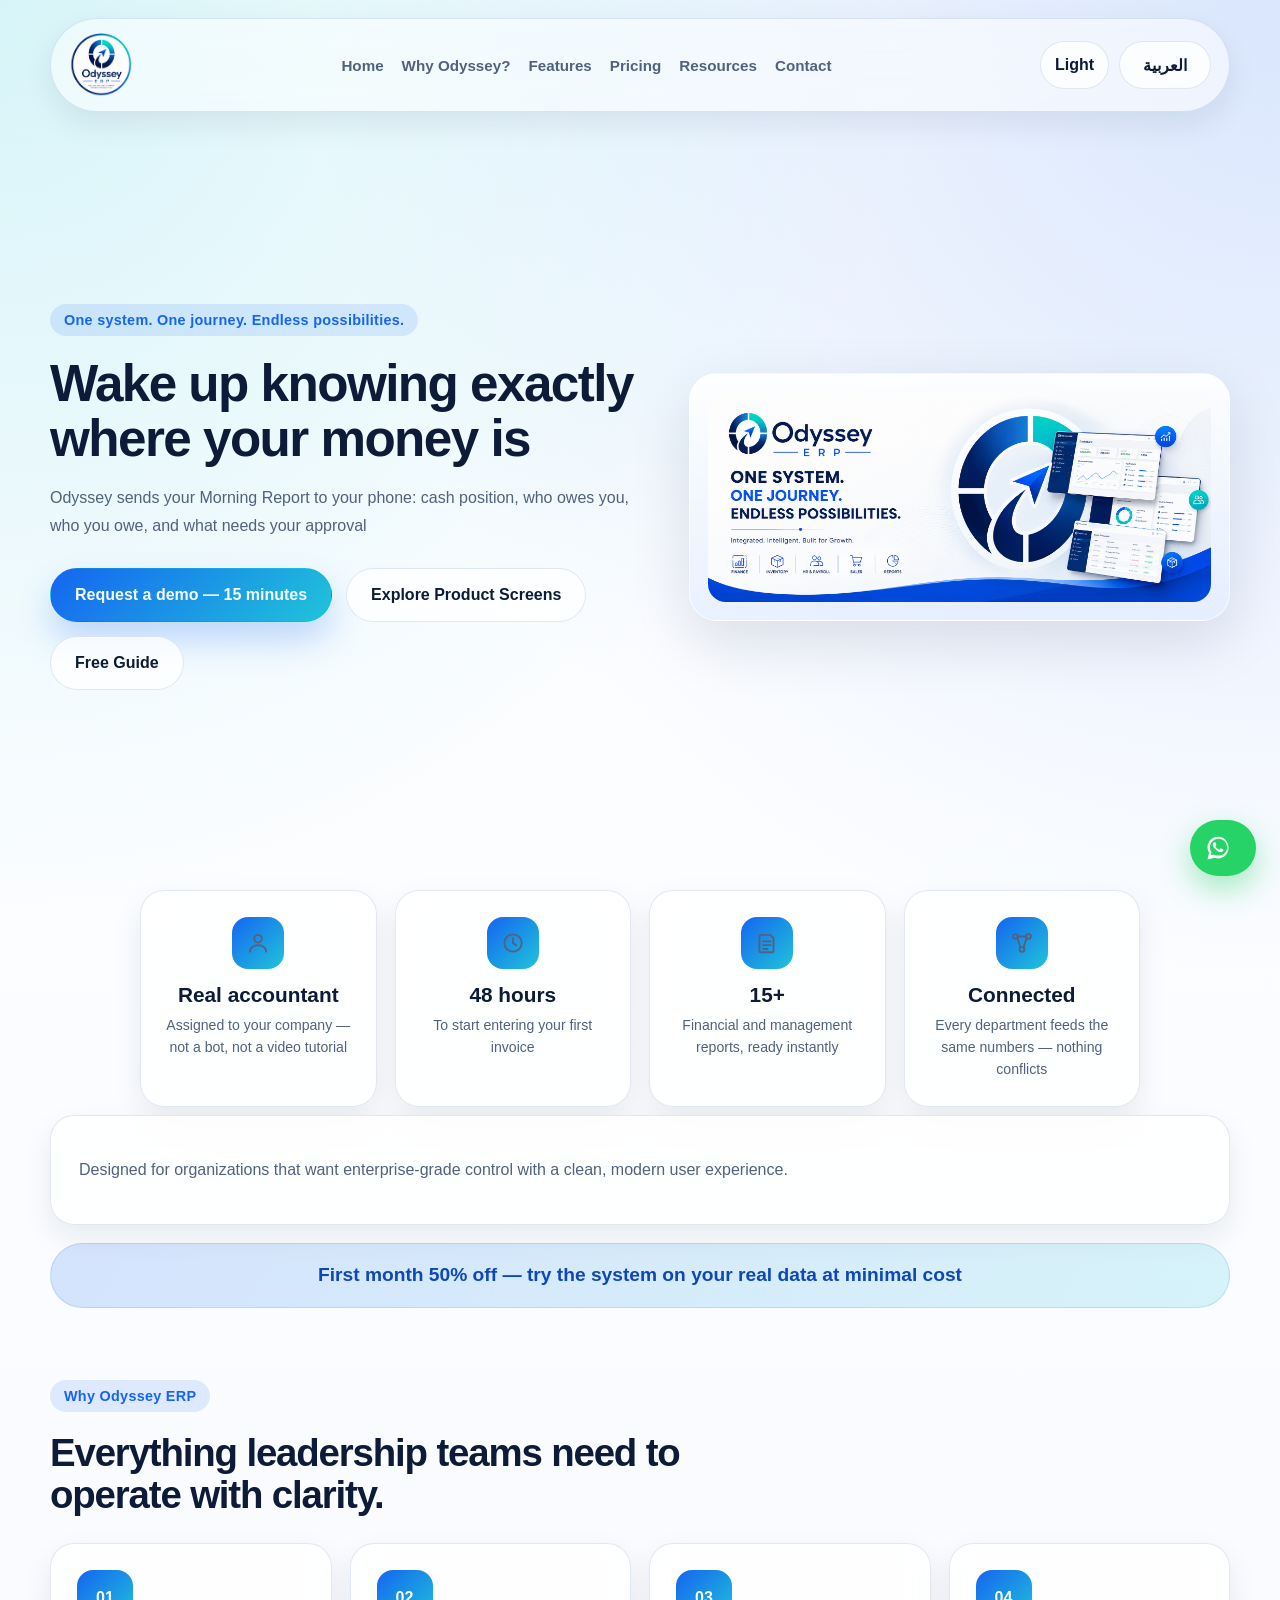
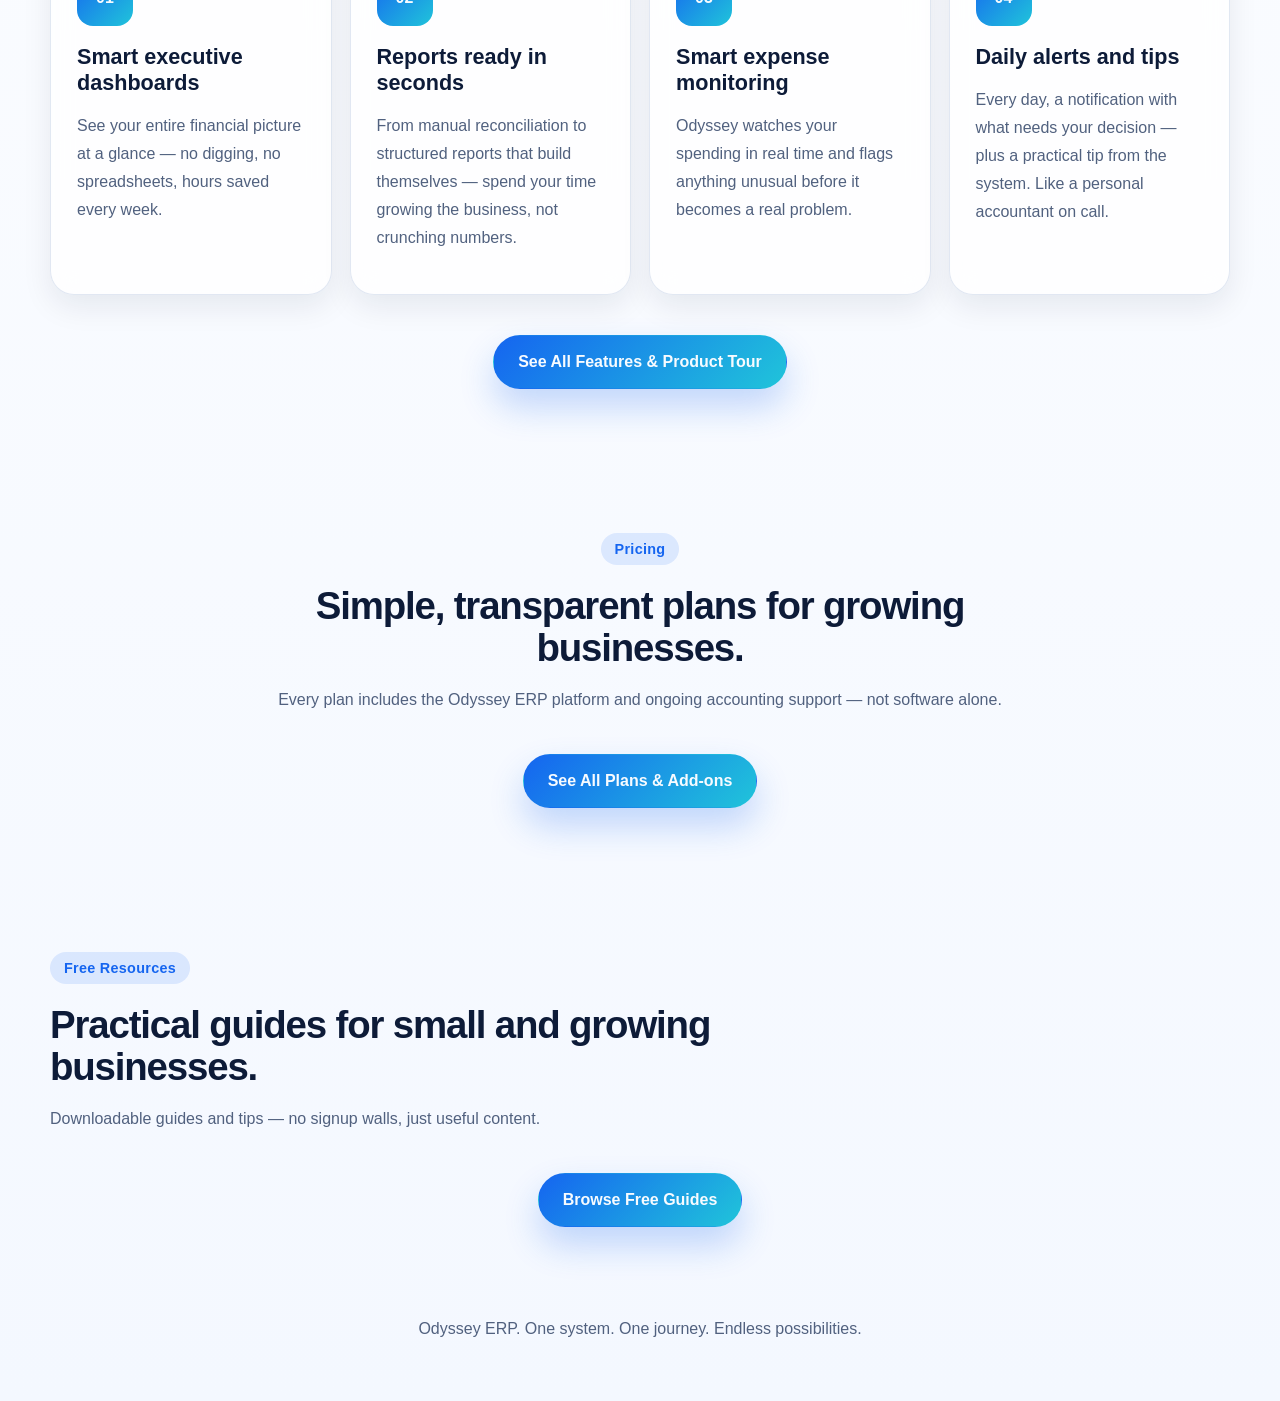
==== index.html @ f86038d5 "Add "Why Odyssey?" page — bilingual product value report Grounded in an actual review of the backend" ====
<!DOCTYPE html>
<html lang="en" dir="ltr">
<head>
  <meta charset="UTF-8">
  <meta name="viewport" content="width=device-width, initial-scale=1.0">
  <title>Odyssey ERP | Premium Business Management Platform</title>
  <meta
    name="description"
    content="Odyssey ERP unifies finance, operations, approvals, reporting, and analytics in one modern platform built for growing businesses."
  >
  <link rel="stylesheet" href="style.css">
  <style>
    .metrics-band { padding-top: 8px; padding-bottom: 8px; }
    .metrics-band-grid {
      display: grid;
      grid-template-columns: repeat(4, minmax(0, 1fr));
      gap: 18px;
      max-width: 1000px;
      margin: 0 auto;
    }
    .metric-tile {
      display: flex;
      flex-direction: column;
      align-items: center;
      text-align: center;
      padding: 26px 20px;
      border: 1px solid var(--surface-border);
      background: var(--surface);
      border-radius: var(--radius-lg);
      box-shadow: var(--shadow-soft);
      backdrop-filter: blur(12px);
    }
    .metric-tile-icon {
      display: inline-flex;
      align-items: center;
      justify-content: center;
      width: 52px;
      height: 52px;
      margin-bottom: 14px;
      border-radius: 16px;
      background: linear-gradient(135deg, var(--primary), var(--accent));
      color: var(--text-inverse);
    }
    .metric-tile-icon svg { width: 26px; height: 26px; }
    .metric-tile strong { display: block; font-size: 1.3rem; margin-bottom: 8px; }
    .metric-tile span { font-size: 0.88rem; line-height: 1.55; color: var(--text-soft); }
    @media (max-width: 1100px) {
      .metrics-band-grid { grid-template-columns: repeat(2, minmax(0, 1fr)); }
    }
    @media (max-width: 640px) {
      .metrics-band-grid { grid-template-columns: 1fr; }
    }
  </style>
  <!-- Google tag (gtag.js) -->
  <script async src="https://www.googletagmanager.com/gtag/js?id=G-DYQVPVSGE7"></script>
  <script>
    window.dataLayer = window.dataLayer || [];
    function gtag(){dataLayer.push(arguments);}
    gtag('js', new Date());
    gtag('config', 'G-DYQVPVSGE7');
  </script>
  <!-- Meta Pixel Code -->
  <script>
    !function(f,b,e,v,n,t,s)
    {if(f.fbq)return;n=f.fbq=function(){n.callMethod?
    n.callMethod.apply(n,arguments):n.queue.push(arguments)};
    if(!f._fbq)f._fbq=n;n.push=n;n.loaded=!0;n.version='2.0';
    n.queue=[];t=b.createElement(e);t.async=!0;
    t.src=v;s=b.getElementsByTagName(e)[0];
    s.parentNode.insertBefore(t,s)}(window, document,'script',
    'https://connect.facebook.net/en_US/fbevents.js');
    fbq('init', '1786063249489618');
    fbq('track', 'PageView');
  </script>
  <noscript><img height="1" width="1" style="display:none"
    src="https://www.facebook.com/tr?id=1786063249489618&ev=PageView&noscript=1"
  /></noscript>
  <!-- End Meta Pixel Code -->
</head>
<body>
  <div class="site-shell">
    <header class="topbar">
      <a class="brand" href="index.html" aria-label="Odyssey ERP">
        <img src="Odyssey_ERP_Logo_Round.png" alt="Odyssey ERP logo">
      </a>

      <nav class="nav" aria-label="Primary">
        <a href="index.html" data-i18n="navHome">Home</a>
        <a href="why-odyssey.html" data-i18n="navWhy">Why Odyssey?</a>
        <a href="features.html" data-i18n="navFeatures">Features</a>
        <a href="pricing.html" data-i18n="navPricing">Pricing</a>
        <a href="resources.html" data-i18n="navResources">Resources</a>
        <a href="contact.html" data-i18n="navContact">Contact</a>
      </nav>

      <div class="topbar-actions">
        <button class="control-btn" id="themeToggle" type="button" aria-label="Toggle theme">
          <span class="theme-icon theme-icon-light" aria-hidden="true">Light</span>
          <span class="theme-icon theme-icon-dark" aria-hidden="true">Dark</span>
        </button>
        <button class="control-btn lang-btn" id="langToggle" type="button" aria-label="Switch language">
          العربية
        </button>
        <button class="menu-btn" id="menuToggle" type="button" aria-label="Open menu">
          <span></span><span></span><span></span>
        </button>
      </div>
    </header>

    <main id="home">
      <section class="hero section">
        <div class="hero-copy reveal">
          <span class="eyebrow" data-i18n="eyebrow">One system. One journey. Endless possibilities.</span>
          <h1 data-i18n="heroTitle">Wake up knowing exactly where your money is</h1>
          <p class="hero-text" data-i18n="heroText">
            Odyssey sends your Morning Report to your phone: cash position, who owes you, who you owe, and what needs your approval
          </p>

          <div class="hero-actions">
            <a class="btn btn-primary" href="contact.html#demo" data-i18n="heroPrimary">Book a free consultation — 15 minutes</a>
            <a class="btn btn-secondary" href="features.html#showcase" data-i18n="heroSecondary">Explore Product Screens</a>
            <a class="btn btn-secondary" href="resources.html" data-i18n="navGuide">Free Guide</a>
          </div>
        </div>

        <div class="hero-visual reveal">
          <div class="hero-glow"></div>
          <div class="device-frame">
            <img src="Cover.png" alt="Odyssey ERP cover artwork">
          </div>
        </div>
      </section>

      <section class="section metrics-band reveal" aria-label="Key numbers">
        <div class="metrics-band-grid">
          <article class="metric-tile">
            <span class="metric-tile-icon" aria-hidden="true">
              <svg viewBox="0 0 24 24" fill="none" xmlns="http://www.w3.org/2000/svg">
                <circle cx="12" cy="8" r="3.5" stroke="currentColor" stroke-width="1.7"/>
                <path d="M4.5 20c0-3.6 3.36-6 7.5-6s7.5 2.4 7.5 6" stroke="currentColor" stroke-width="1.7" stroke-linecap="round"/>
              </svg>
            </span>
            <strong data-i18n="metricOneTitle">Real accountant</strong>
            <span data-i18n="metricOne">Assigned to your company — not a bot, not a video tutorial</span>
          </article>
          <article class="metric-tile">
            <span class="metric-tile-icon" aria-hidden="true">
              <svg viewBox="0 0 24 24" fill="none" xmlns="http://www.w3.org/2000/svg">
                <circle cx="12" cy="12" r="8" stroke="currentColor" stroke-width="1.7"/>
                <path d="M12 7.5V12l3 2" stroke="currentColor" stroke-width="1.7" stroke-linecap="round" stroke-linejoin="round"/>
              </svg>
            </span>
            <strong data-i18n="metricTwoTitle">48 hours</strong>
            <span data-i18n="metricTwo">To start entering your first invoice</span>
          </article>
          <article class="metric-tile">
            <span class="metric-tile-icon" aria-hidden="true">
              <svg viewBox="0 0 24 24" fill="none" xmlns="http://www.w3.org/2000/svg">
                <path d="M6 4.5h9l3 3V19.5a1 1 0 0 1-1 1H6a1 1 0 0 1-1-1V5.5a1 1 0 0 1 1-1Z" stroke="currentColor" stroke-width="1.7" stroke-linejoin="round"/>
                <path d="M8.5 10.5h7M8.5 14h7M8.5 17.5h4" stroke="currentColor" stroke-width="1.7" stroke-linecap="round"/>
              </svg>
            </span>
            <strong data-i18n="metricThreeTitle">15+</strong>
            <span data-i18n="metricThree">Financial and management reports, ready instantly</span>
          </article>
          <article class="metric-tile">
            <span class="metric-tile-icon" aria-hidden="true">
              <svg viewBox="0 0 24 24" fill="none" xmlns="http://www.w3.org/2000/svg">
                <circle cx="6" cy="6" r="2.2" stroke="currentColor" stroke-width="1.7"/>
                <circle cx="18" cy="6" r="2.2" stroke="currentColor" stroke-width="1.7"/>
                <circle cx="12" cy="18" r="2.2" stroke="currentColor" stroke-width="1.7"/>
                <path d="M7.7 7.2 10.5 16M16.3 7.2 13.5 16M8.2 6h7.6" stroke="currentColor" stroke-width="1.7" stroke-linecap="round"/>
              </svg>
            </span>
            <strong data-i18n="metricFourTitle">Connected</strong>
            <span data-i18n="metricFour">Every department feeds the same numbers — nothing conflicts</span>
          </article>
        </div>
      </section>

      <section class="trust-strip reveal">
        <p data-i18n="trustText">Designed for organizations that want enterprise-grade control with a clean, modern user experience.</p>
      </section>

      <div class="risk-banner reveal">
        <p data-i18n="riskReversalText">First month 50% off — try the system on your real data at minimal cost</p>
      </div>

      <!-- Teaser sections linking out to the dedicated pages -->
      <section class="section" id="features-teaser">
        <div class="section-heading reveal">
          <span class="eyebrow" data-i18n="featuresEyebrow">Why Odyssey ERP</span>
          <h2 data-i18n="featuresTitle">Everything leadership teams need to operate with clarity.</h2>
        </div>

        <div class="feature-grid">
          <article class="feature-card reveal">
            <div class="feature-icon">01</div>
            <h3 data-i18n="feature1Title">Smart executive dashboards</h3>
            <p data-i18n="feature1Text">See your entire financial picture at a glance — no digging, no spreadsheets, hours saved every week.</p>
          </article>
          <article class="feature-card reveal">
            <div class="feature-icon">02</div>
            <h3 data-i18n="feature2Title">Reports ready in seconds</h3>
            <p data-i18n="feature2Text">From manual reconciliation to structured reports that build themselves — spend your time growing the business, not crunching numbers.</p>
          </article>
          <article class="feature-card reveal">
            <div class="feature-icon">03</div>
            <h3 data-i18n="feature3Title">Smart expense monitoring</h3>
            <p data-i18n="feature3Text">Odyssey watches your spending in real time and flags anything unusual before it becomes a real problem.</p>
          </article>
          <article class="feature-card reveal">
            <div class="feature-icon">04</div>
            <h3 data-i18n="feature4Title">Daily alerts and tips</h3>
            <p data-i18n="feature4Text">Every day, a notification with what needs your decision — plus a practical tip from the system. Like a personal accountant on call.</p>
          </article>
        </div>

        <div class="section-cta reveal">
          <a class="btn btn-primary" href="features.html" data-i18n="seeAllFeatures">See All Features & Product Tour</a>
        </div>
      </section>

      <section class="section pricing-teaser" id="pricing-teaser">
        <div class="section-heading reveal" style="text-align:center; margin-left:auto; margin-right:auto;">
          <span class="eyebrow" data-i18n="pricingEyebrow">Pricing</span>
          <h2 data-i18n="pricingTitle">Simple, transparent plans for growing businesses.</h2>
          <p data-i18n="pricingSubtitle">Every plan includes the Odyssey ERP platform and ongoing accounting support — not software alone.</p>
        </div>

        <div class="section-cta reveal">
          <a class="btn btn-primary" href="pricing.html" data-i18n="seeAllPlans">See All Plans & Add-ons</a>
        </div>
      </section>

      <section class="section resources-teaser" id="resources-teaser">
        <div class="section-heading reveal">
          <span class="eyebrow" data-i18n="resourcesEyebrow">Free Resources</span>
          <h2 data-i18n="resourcesTeaserTitle">Practical guides for small and growing businesses.</h2>
          <p data-i18n="resourcesTeaserText">Downloadable guides and tips — no signup walls, just useful content.</p>
        </div>
        <div class="section-cta reveal">
          <a class="btn btn-primary" href="resources.html" data-i18n="browseResources">Browse Free Guides</a>
        </div>
      </section>
    </main>

    <footer class="footer">
      <p data-i18n="footerText">Odyssey ERP. One system. One journey. Endless possibilities.</p>
    </footer>
  </div>

  <a
    class="whatsapp-fab"
    id="whatsappFab"
    href="https://wa.me/201555568029"
    target="_blank"
    rel="noreferrer"
    aria-label="Chat with us on WhatsApp"
  >
    <svg viewBox="0 0 32 32" fill="currentColor" aria-hidden="true">
      <path d="M16.02 3C9.4 3 4 8.36 4 14.94c0 2.35.66 4.55 1.8 6.43L4 29l7.83-1.75a12.9 12.9 0 0 0 4.19.7c6.62 0 12.02-5.36 12.02-11.94C28.04 8.36 22.64 3 16.02 3zm0 21.7c-1.53 0-2.99-.36-4.29-1.05l-.31-.17-3.63.81.78-3.58-.2-.32a9.7 9.7 0 0 1-1.55-5.25c0-5.37 4.4-9.75 9.8-9.75s9.8 4.38 9.8 9.75-4.4 9.56-9.8 9.56zm5.47-7.33c-.3-.15-1.77-.87-2.05-.97-.27-.1-.47-.15-.67.15-.2.3-.77.97-.94 1.17-.17.2-.35.22-.65.07-.3-.15-1.24-.46-2.36-1.46-.87-.78-1.46-1.74-1.63-2.04-.17-.3-.02-.46.13-.6.13-.13.3-.35.45-.52.15-.17.2-.3.3-.5.1-.2.05-.37-.02-.52-.07-.15-.67-1.6-.92-2.2-.24-.57-.49-.5-.67-.5h-.57c-.2 0-.52.07-.79.37-.27.3-1.04 1.02-1.04 2.48s1.07 2.88 1.22 3.08c.15.2 2.1 3.2 5.09 4.49.71.31 1.27.49 1.7.63.71.23 1.36.19 1.87.12.57-.09 1.77-.72 2.02-1.42.25-.7.25-1.3.17-1.42-.07-.13-.27-.2-.57-.35z"/>
    </svg>
    <span class="whatsapp-label" data-i18n="whatsappLabel">Chat with us</span>
  </a>

  <script src="lead-form.config.js"></script>
  <script src="gallery-manifest.js"></script>
  <script src="script.js"></script>
</body>
</html>
---- style.css ----
:root {
  color-scheme: light;
  --bg: #f4f8ff;
  --bg-strong: #ffffff;
  --bg-soft: rgba(255, 255, 255, 0.75);
  --surface: rgba(255, 255, 255, 0.78);
  --surface-strong: #ffffff;
  --surface-border: rgba(18, 64, 145, 0.12);
  --text: #0d1b38;
  --text-soft: #51617f;
  --text-inverse: #f7fbff;
  --primary: #1565f0;
  --primary-strong: #0e47b7;
  --primary-soft: rgba(21, 101, 240, 0.12);
  --accent: #20c4da;
  --shadow: 0 20px 60px rgba(13, 27, 56, 0.12);
  --shadow-soft: 0 12px 30px rgba(13, 27, 56, 0.08);
  --radius-xl: 32px;
  --radius-lg: 24px;
  --radius-md: 18px;
  --container: min(1180px, calc(100vw - 32px));
}

body[data-theme="dark"] {
  color-scheme: dark;
  --bg: #07111f;
  --bg-strong: #0b1730;
  --bg-soft: rgba(8, 18, 34, 0.72);
  --surface: rgba(11, 23, 48, 0.8);
  --surface-strong: #0f1d37;
  --surface-border: rgba(136, 182, 255, 0.14);
  --text: #edf4ff;
  --text-soft: #a7b7d6;
  --text-inverse: #061221;
  --primary: #5c9dff;
  --primary-strong: #8ac1ff;
  --primary-soft: rgba(92, 157, 255, 0.16);
  --accent: #4de0f6;
  --shadow: 0 24px 70px rgba(0, 0, 0, 0.35);
  --shadow-soft: 0 14px 34px rgba(0, 0, 0, 0.28);
}

* {
  box-sizing: border-box;
}

html {
  scroll-behavior: smooth;
}

body {
  margin: 0;
  background:
    radial-gradient(circle at top left, rgba(32, 196, 218, 0.18), transparent 28%),
    radial-gradient(circle at top right, rgba(21, 101, 240, 0.16), transparent 30%),
    linear-gradient(180deg, var(--bg-strong), var(--bg));
  color: var(--text);
  font-family: "Segoe UI Variable Display", "Aptos", "Trebuchet MS", "Segoe UI", sans-serif;
  transition: background 0.35s ease, color 0.35s ease;
}

body[dir="rtl"] {
  font-family: "Tahoma", "Segoe UI", sans-serif;
}

img,
video {
  display: block;
  max-width: 100%;
}

a {
  color: inherit;
  text-decoration: none;
}

button,
input,
textarea,
select {
  font: inherit;
}

.site-shell {
  width: var(--container);
  margin: 0 auto;
}

.topbar {
  position: sticky;
  top: 0;
  z-index: 20;
  display: flex;
  align-items: center;
  justify-content: space-between;
  gap: 20px;
  margin: 18px 0 0;
  padding: 14px 18px;
  background: rgba(255, 255, 255, 0.52);
  backdrop-filter: blur(18px);
  border: 1px solid var(--surface-border);
  border-radius: 999px;
  box-shadow: var(--shadow-soft);
}

body[data-theme="dark"] .topbar {
  background: rgba(9, 18, 35, 0.7);
}

.brand img {
  width: clamp(48px, 6vw, 64px);
  height: clamp(48px, 6vw, 64px);
  object-fit: cover;
  border-radius: 50%;
}

.nav {
  display: flex;
  align-items: center;
  gap: 18px;
  color: var(--text-soft);
}

.nav a {
  position: relative;
  font-size: 0.95rem;
  font-weight: 700;
}

.nav a::after {
  content: "";
  position: absolute;
  inset-inline-start: 0;
  bottom: -6px;
  width: 100%;
  height: 2px;
  background: linear-gradient(90deg, var(--primary), var(--accent));
  transform: scaleX(0);
  transform-origin: left;
  transition: transform 0.25s ease;
}

body[dir="rtl"] .nav a::after {
  transform-origin: right;
}

.nav a:hover::after,
.nav a:focus-visible::after {
  transform: scaleX(1);
}

.topbar-actions {
  display: flex;
  align-items: center;
  gap: 10px;
}

.control-btn,
.menu-btn {
  border: 1px solid var(--surface-border);
  background: var(--surface);
  color: var(--text);
  border-radius: 999px;
  cursor: pointer;
}

.control-btn {
  display: inline-flex;
  align-items: center;
  justify-content: center;
  min-width: 48px;
  height: 48px;
  padding: 0 14px;
  font-weight: 800;
}

.lang-btn {
  min-width: 92px;
}

.theme-icon-dark {
  display: none;
}

body[data-theme="dark"] .theme-icon-light {
  display: none;
}

body[data-theme="dark"] .theme-icon-dark {
  display: inline;
}

.menu-btn {
  display: none;
  width: 48px;
  height: 48px;
  padding: 0;
}

.menu-btn span {
  display: block;
  width: 20px;
  height: 2px;
  margin: 4px auto;
  background: currentColor;
  border-radius: 999px;
}

.section {
  padding: 72px 0;
}

.hero {
  display: grid;
  grid-template-columns: 1.05fr 0.95fr;
  align-items: center;
  gap: 42px;
  min-height: calc(100vh - 130px);
}

.eyebrow {
  display: inline-flex;
  align-items: center;
  gap: 10px;
  padding: 8px 14px;
  border-radius: 999px;
  background: var(--primary-soft);
  color: var(--primary);
  font-size: 0.9rem;
  font-weight: 800;
  letter-spacing: 0.02em;
}

.hero h1,
.section-heading h2,
.cta-copy h2 {
  margin: 20px 0 18px;
  font-size: clamp(2rem, 4vw, 4.2rem);
  line-height: 1.08;
  letter-spacing: -0.03em;
}

/* Arabic hero headline: smaller and kept to a single line */
body[dir="rtl"] .hero h1 {
  font-size: clamp(1.4rem, 2.3vw, 2.3rem);
  white-space: nowrap;
}

.section-heading h2,
.cta-copy h2 {
  font-size: clamp(2rem, 3vw, 3.4rem);
}

.hero-text,
.section-heading p,
.feature-card p,
.comparison-card li,
.showcase-copy p,
.video-meta span,
.cta-copy p,
.form-note,
.trust-strip p,
.footer p {
  color: var(--text-soft);
  line-height: 1.75;
}

.hero-actions {
  display: flex;
  flex-wrap: wrap;
  gap: 14px;
  margin-top: 28px;
}

.btn {
  display: inline-flex;
  align-items: center;
  justify-content: center;
  min-height: 54px;
  padding: 0 24px;
  border: 1px solid transparent;
  border-radius: 999px;
  font-weight: 800;
  transition: transform 0.25s ease, box-shadow 0.25s ease, background 0.25s ease;
}

.btn:hover,
.btn:focus-visible {
  transform: translateY(-2px);
}

.btn-primary {
  background: linear-gradient(135deg, var(--primary), var(--accent));
  color: var(--text-inverse);
  box-shadow: 0 18px 35px rgba(21, 101, 240, 0.24);
}

.btn-secondary {
  border-color: var(--surface-border);
  background: var(--surface);
}

.btn-block {
  width: 100%;
}

.hero-metrics,
.feature-grid,
.showcase-grid,
.video-grid {
  display: grid;
  gap: 18px;
}

.hero-metrics {
  grid-template-columns: repeat(3, minmax(0, 1fr));
  margin-top: 34px;
}

.hero-metrics-4 {
  grid-template-columns: repeat(4, minmax(0, 1fr));
  gap: 16px;
}

.hero-metrics-4 .metric-card {
  padding: 24px 20px;
  display: flex;
  flex-direction: column;
  justify-content: center;
  min-height: 140px;
}

.hero-metrics-4 .metric-card strong {
  font-size: 1.35rem;
  margin-bottom: 8px;
}

.hero-metrics-4 .metric-card span {
  font-size: 0.88rem;
  line-height: 1.5;
}

.metric-card,
.feature-card,
.comparison-card,
.showcase-card,
.video-card,
.cta-card,
.trust-strip {
  border: 1px solid var(--surface-border);
  background: var(--surface);
  border-radius: var(--radius-lg);
  box-shadow: var(--shadow-soft);
  backdrop-filter: blur(12px);
}

.metric-card {
  padding: 20px;
}

.metric-card strong {
  display: block;
  font-size: 1.6rem;
  margin-bottom: 8px;
}

.hero-visual {
  position: relative;
}

.hero-glow {
  position: absolute;
  inset: 10% 5% auto;
  height: 70%;
  background: radial-gradient(circle, rgba(21, 101, 240, 0.25), transparent 60%);
  filter: blur(18px);
}

.device-frame {
  position: relative;
  padding: 18px;
  background: linear-gradient(180deg, rgba(255, 255, 255, 0.9), rgba(219, 232, 255, 0.5));
  border: 1px solid rgba(255, 255, 255, 0.6);
  border-radius: 28px;
  box-shadow: var(--shadow);
}

body[data-theme="dark"] .device-frame {
  background: linear-gradient(180deg, rgba(20, 37, 67, 0.98), rgba(12, 23, 43, 0.92));
  border-color: rgba(131, 178, 255, 0.18);
}

.device-frame img,
.showcase-card img,
video {
  border-radius: 18px;
}

.trust-strip {
  padding: 24px 28px;
}

.section-heading {
  max-width: 760px;
  margin-bottom: 28px;
}

.feature-grid {
  grid-template-columns: repeat(4, minmax(0, 1fr));
}

.feature-card {
  padding: 26px;
}

.feature-icon {
  width: 56px;
  height: 56px;
  display: inline-flex;
  align-items: center;
  justify-content: center;
  margin-bottom: 18px;
  border-radius: 16px;
  background: linear-gradient(135deg, var(--primary), var(--accent));
  color: var(--text-inverse);
  font-weight: 800;
}

.comparison-grid {
  display: grid;
  grid-template-columns: repeat(2, minmax(0, 1fr));
  gap: 20px;
}

.comparison-card {
  padding: 28px;
}

.comparison-card ul {
  margin: 18px 0 0;
  padding-inline-start: 22px;
}

.comparison-card li + li {
  margin-top: 14px;
}

.comparison-card-highlight {
  background:
    linear-gradient(135deg, rgba(21, 101, 240, 0.16), rgba(32, 196, 218, 0.1)),
    var(--surface);
}

.comparison-card-muted {
  background:
    linear-gradient(135deg, rgba(115, 140, 180, 0.08), rgba(115, 140, 180, 0.03)),
    var(--surface);
}

.showcase-grid,
.video-grid {
  grid-template-columns: repeat(2, minmax(0, 1fr));
}

.contact-card-wrapper {
  display: flex;
  justify-content: center;
}

.contact-card {
  width: min(100%, 560px);
  padding: 34px 28px;
  text-align: center;
  color: #f7fbff;
  background: linear-gradient(180deg, #0a1d38, #07162d);
  border: 1px solid rgba(114, 164, 255, 0.22);
  border-radius: 28px;
  box-shadow: 0 24px 60px rgba(7, 22, 45, 0.28);
}

.contact-logo {
  font-size: clamp(2.3rem, 4vw, 3rem);
  font-weight: 900;
  letter-spacing: -0.05em;
}

.contact-logo span {
  color: #22b8cf;
}

.contact-tag {
  margin: 14px 0 24px;
  color: #cbd8e6;
  font-size: 1rem;
  line-height: 1.7;
  font-weight: 700;
}

.contact-main-link {
  display: inline-flex;
  align-items: center;
  justify-content: center;
  width: 100%;
  min-height: 56px;
  padding: 0 18px;
  margin-bottom: 22px;
  color: #071b33;
  background: #22b8cf;
  border-radius: 16px;
  font-weight: 900;
}

.contact-qr {
  width: min(220px, 68vw);
  margin: 0 auto 22px;
  padding: 12px;
  background: #ffffff;
  border-radius: 18px;
}

.contact-qr img {
  width: 100%;
  height: auto;
}

.contact-site {
  margin-bottom: 18px;
  font-size: 1.1rem;
  font-weight: 800;
}

.contact-social {
  display: flex;
  justify-content: center;
  flex-wrap: wrap;
  gap: 10px;
}

.contact-social a {
  padding: 10px 14px;
  border: 1px solid #49627c;
  border-radius: 12px;
  font-weight: 800;
}

.contact-email {
  margin-top: 20px;
  color: #cbd8e6;
}

.contact-email a {
  color: #ffffff;
}

#dynamicShowcaseMount {
  display: contents;
}

.showcase-card:first-child {
  grid-column: 1 / -1;
}

.showcase-card,
.video-card {
  overflow: hidden;
}

.showcase-copy,
.video-meta {
  display: flex;
  flex-direction: column;
  gap: 10px;
  padding: 24px 24px 18px;
}

.showcase-copy span,
.video-meta span {
  color: var(--primary);
  font-weight: 800;
}

.showcase-copy h3,
.video-meta h3,
.feature-card h3,
.comparison-card h3 {
  margin: 0;
  font-size: 1.35rem;
}

.showcase-card img,
video {
  width: 100%;
  height: auto;
  border-top-left-radius: 0;
  border-top-right-radius: 0;
}

/* ADDED: normalize showcase/gallery image sizing so every card matches */
.showcase-card img {
  aspect-ratio: 4 / 3;
  object-fit: cover;
  max-height: 260px;
}
/* END ADDED */

/* REWRITTEN: keep the portrait notification screenshot's text legible when cropped to the 4:3 showcase grid */
.showcase-card img.showcase-img-notification {
  object-position: center bottom;
  background: #1a2530;
}
/* END REWRITTEN */

.cta-card {
  display: grid;
  grid-template-columns: 1fr 420px;
  gap: 28px;
  padding: 34px;
  background:
    radial-gradient(circle at top right, rgba(32, 196, 218, 0.16), transparent 22%),
    linear-gradient(135deg, rgba(21, 101, 240, 0.12), rgba(255, 255, 255, 0.22)),
    var(--surface);
}

.demo-form {
  display: grid;
  gap: 14px;
  padding: 24px;
  border: 1px solid var(--surface-border);
  border-radius: var(--radius-md);
  background: rgba(255, 255, 255, 0.5);
}

body[data-theme="dark"] .demo-form {
  background: rgba(7, 17, 31, 0.52);
}

.demo-form label {
  display: grid;
  gap: 8px;
  font-size: 0.96rem;
  font-weight: 700;
}

.demo-form input {
  min-height: 52px;
  padding: 0 16px;
  border: 1px solid var(--surface-border);
  border-radius: 14px;
  background: var(--bg-strong);
  color: var(--text);
  transition: border-color 0.2s ease, box-shadow 0.2s ease, background 0.2s ease;
}

.demo-form input:focus-visible {
  outline: none;
  border-color: var(--primary);
  box-shadow: 0 0 0 4px var(--primary-soft);
}

.demo-form input[aria-invalid="true"] {
  border-color: #d93025;
  box-shadow: 0 0 0 4px rgba(217, 48, 37, 0.12);
}

.submit-btn {
  position: relative;
  gap: 10px;
}

.submit-btn[disabled] {
  cursor: wait;
  opacity: 0.82;
}

.btn-spinner {
  width: 18px;
  height: 18px;
  display: none;
  border: 2px solid rgba(255, 255, 255, 0.35);
  border-top-color: currentColor;
  border-radius: 50%;
  animation: spin 0.8s linear infinite;
}

.submit-btn.is-loading .btn-spinner {
  display: inline-block;
}

.form-note {
  margin: 0;
  padding: 12px 14px 0;
  min-height: 34px;
}

.form-note[data-state="success"] {
  color: #0d8c57;
}

.form-note[data-state="error"] {
  color: #c8352e;
}

.form-note[data-state="loading"] {
  color: var(--primary);
}

.form-honeypot,
.submission-frame {
  position: absolute;
  width: 1px;
  height: 1px;
  overflow: hidden;
  clip-path: inset(50%);
  white-space: nowrap;
}

.submission-frame {
  border: 0;
}

@keyframes spin {
  to {
    transform: rotate(360deg);
  }
}

.footer {
  padding: 0 0 42px;
  text-align: center;
}

.reveal {
  opacity: 0;
  transform: translateY(28px);
  transition: opacity 0.7s ease, transform 0.7s ease;
}

.reveal.is-visible {
  opacity: 1;
  transform: translateY(0);
}

@media (prefers-reduced-motion: reduce) {
  html {
    scroll-behavior: auto;
  }

  *,
  *::before,
  *::after {
    animation: none !important;
    transition: none !important;
  }

  .reveal {
    opacity: 1;
    transform: none;
  }
}

@media (max-width: 1100px) {
  .hero,
  .cta-card,
  .feature-grid,
  .showcase-grid,
  .video-grid,
  .comparison-grid {
    grid-template-columns: 1fr;
  }

  .hero {
    min-height: auto;
    padding-top: 36px;
  }

  .hero-metrics {
    grid-template-columns: 1fr;
  }

  .hero-metrics-4 {
    grid-template-columns: repeat(2, minmax(0, 1fr));
  }
}

@media (max-width: 860px) {
  .topbar {
    border-radius: 28px;
  }

  .nav {
    position: absolute;
    top: calc(100% + 10px);
    inset-inline: 0;
    display: none;
    flex-direction: column;
    align-items: stretch;
    padding: 18px;
    background: var(--surface-strong);
    border: 1px solid var(--surface-border);
    border-radius: 24px;
    box-shadow: var(--shadow-soft);
  }

  .nav.is-open {
    display: flex;
  }

  .menu-btn {
    display: inline-block;
  }
}

@media (max-width: 640px) {
  .site-shell {
    width: min(100vw - 20px, 100%);
  }

  .topbar {
    padding: 12px;
    gap: 12px;
  }

  .brand img {
    width: 44px;
    height: 44px;
  }

  .control-btn {
    min-width: 44px;
    height: 44px;
  }

  .lang-btn {
    min-width: 82px;
    padding: 0 12px;
  }

  .section {
    padding: 56px 0;
  }

  .metric-card,
  .feature-card,
  .comparison-card,
  .cta-card,
  .trust-strip {
    padding: 22px;
  }

  .showcase-copy,
  .video-meta {
    padding: 20px 20px 14px;
  }

  /* ADDED: smaller, tighter hero heading on narrow screens */
  .hero h1 {
    font-size: 1.5rem;
    line-height: 1.35;
    letter-spacing: -0.01em;
    max-width: 21ch;
  }

  body[dir="rtl"] .hero h1 {
    font-size: 1.15rem;
    white-space: normal;
    max-width: none;
  }

  .section-heading h2,
  .cta-copy h2 {
    font-size: 1.6rem;
    line-height: 1.2;
  }

  .hero-text {
    font-size: 0.95rem;
  }
  /* END ADDED */
}

/* ===== ADDED: Risk Reversal Banner ===== */
.risk-banner {
  margin-top: 18px;
  padding: 18px 24px;
  text-align: center;
  border-radius: 999px;
  background: linear-gradient(135deg, rgba(21, 101, 240, 0.16), rgba(32, 196, 218, 0.16));
  border: 1px solid var(--surface-border);
}

.risk-banner p {
  margin: 0;
  color: var(--primary-strong);
  font-weight: 900;
  font-size: 1.2rem;
  line-height: 1.4;
}

@media (max-width: 640px) {
  .risk-banner p {
    font-size: 1.02rem;
  }
}

body[data-theme="dark"] .risk-banner p {
  color: var(--primary-strong);
}
/* ===== END ADDED: Risk Reversal Banner ===== */

/* ===== ADDED: Section-end CTA ===== */
.section-cta {
  display: flex;
  justify-content: center;
  margin-top: 40px;
}
/* ===== END ADDED: Section-end CTA ===== */

/* ===== ADDED: How It Works Section ===== */
.steps-grid {
  display: grid;
  grid-template-columns: repeat(3, minmax(0, 1fr));
  gap: 18px;
}

.step-card {
  position: relative;
  padding: 28px;
  border: 1px solid var(--surface-border);
  background: var(--surface);
  border-radius: var(--radius-lg);
  box-shadow: var(--shadow-soft);
  backdrop-filter: blur(12px);
}

.step-icon {
  width: 56px;
  height: 56px;
  display: inline-flex;
  align-items: center;
  justify-content: center;
  margin-bottom: 16px;
  border-radius: 16px;
  background: linear-gradient(135deg, var(--primary), var(--accent));
  color: var(--text-inverse);
}

.step-icon svg {
  width: 28px;
  height: 28px;
}

.step-number {
  position: absolute;
  top: 24px;
  inset-inline-end: 28px;
  font-weight: 900;
  font-size: 0.85rem;
  color: var(--text-soft);
  opacity: 0.6;
}

.step-card h3 {
  margin: 0 0 8px;
  font-size: 1.25rem;
}

.step-card p {
  margin: 0;
  color: var(--text-soft);
  line-height: 1.7;
}

@media (max-width: 1100px) {
  .steps-grid {
    grid-template-columns: 1fr;
  }
}
/* ===== END ADDED: How It Works Section ===== */

/* ===== ADDED: Pricing Section ===== */
.pricing-grid {
  display: grid;
  grid-template-columns: repeat(3, minmax(0, 1fr));
  gap: 20px;
  align-items: stretch;
}

.pricing-grid-4 {
  grid-template-columns: repeat(4, minmax(0, 1fr));
  gap: 18px;
}

.pricing-grid-4 .price-card {
  padding: 26px 22px;
}

.pricing-grid-4 h3 {
  font-size: 1.1rem;
  order: 1;
  margin-top: 4px;
}

.pricing-grid-4 .price-badge {
  order: 0;
}

.pricing-grid-4 .price-tag {
  order: 2;
}

.pricing-grid-4 .price-amount {
  font-size: 1.6rem;
}

.pricing-grid-4 .price-desc {
  order: 3;
}

.pricing-grid-4 .price-features {
  order: 4;
  flex-grow: 1;
}

.pricing-grid-4 .price-card-for {
  order: 5;
  font-size: 0.76rem;
  opacity: 0.75;
  padding-top: 12px;
  border-top: 1px dashed var(--surface-border);
  margin-top: 12px;
}

.pricing-grid-4 .price-card-problem {
  display: none;
}

.pricing-grid-4 .price-card-trial {
  order: 6;
}

.pricing-grid-4 .btn-block {
  order: 7;
}

.pricing-grid-4 .price-card {
  display: flex;
  flex-direction: column;
}

.addons-panel {
  margin-top: 44px;
  padding: 32px;
  border-radius: var(--radius-lg);
  border: 1px solid var(--surface-border);
  background: var(--surface);
  box-shadow: var(--shadow-soft);
}

.addons-panel h3 {
  font-size: 1.15rem;
  margin-bottom: 20px;
}

.addons-grid {
  display: grid;
  grid-template-columns: repeat(4, minmax(0, 1fr));
  gap: 16px;
}

.addon-item {
  padding: 18px;
  border-radius: var(--radius-md);
  background: var(--primary-soft);
  text-align: center;
}

.addon-icon {
  display: flex;
  align-items: center;
  justify-content: center;
  width: 44px;
  height: 44px;
  margin: 0 auto 14px;
  border-radius: 12px;
  background: var(--bg-strong);
  color: var(--primary);
  box-shadow: var(--shadow-soft);
}

.addon-icon svg {
  width: 22px;
  height: 22px;
}

.addon-item h4 {
  font-size: 0.92rem;
  margin-bottom: 6px;
}

.addon-note {
  font-size: 0.75rem;
  color: var(--text-soft);
  margin-bottom: 10px;
  min-height: 30px;
}

.addon-price {
  font-weight: 800;
  color: var(--primary-strong);
  font-size: 0.95rem;
}

.addons-footnote {
  margin-top: 22px;
  font-size: 0.78rem;
  color: var(--text-soft);
  text-align: center;
}

@media (max-width: 1024px) {
  .addons-grid {
    grid-template-columns: repeat(2, minmax(0, 1fr));
  }
}

@media (max-width: 640px) {
  .pricing-grid-4,
  .addons-grid {
    grid-template-columns: 1fr;
  }
}

.price-card {
  position: relative;
  display: flex;
  flex-direction: column;
  padding: 32px 26px;
  border: 1px solid var(--surface-border);
  background: var(--surface);
  border-radius: var(--radius-lg);
  box-shadow: var(--shadow-soft);
  backdrop-filter: blur(12px);
}

.price-card-highlight {
  border-color: var(--primary);
  background:
    linear-gradient(135deg, rgba(21, 101, 240, 0.14), rgba(32, 196, 218, 0.08)),
    var(--surface);
  box-shadow: var(--shadow);
  transform: translateY(-6px);
}

.price-badge {
  position: absolute;
  top: -14px;
  inset-inline-start: 26px;
  padding: 6px 14px;
  border-radius: 999px;
  background: linear-gradient(135deg, var(--primary), var(--accent));
  color: var(--text-inverse);
  font-size: 0.78rem;
  font-weight: 900;
  letter-spacing: 0.02em;
}

.price-card h3 {
  margin: 6px 0 14px;
  font-size: 1.4rem;
}

/* ADDED: pricing card "for" / "problem" / "trial" sub-fields */
.price-card-for {
  margin: 0 0 4px;
  color: var(--text-soft);
  font-size: 0.85rem;
  font-weight: 600;
}

.price-card-problem {
  margin: 0 0 10px;
  color: var(--text);
  font-size: 0.92rem;
  font-weight: 700;
  font-style: italic;
}

.price-card-trial {
  margin: -10px 0 18px;
  color: var(--primary);
  font-size: 0.85rem;
  font-weight: 800;
}
/* END ADDED */

.price-tag {
  display: flex;
  align-items: baseline;
  gap: 6px;
  margin: 0 0 6px;
}

.price-amount {
  font-size: 2.1rem;
  font-weight: 900;
  letter-spacing: -0.02em;
  color: var(--text);
}

.price-period {
  color: var(--text-soft);
  font-weight: 700;
  font-size: 0.9rem;
}

.price-desc {
  margin: 0 0 22px;
  color: var(--text-soft);
  font-weight: 700;
}

.price-features {
  flex: 1;
  margin: 0 0 26px;
  padding: 0;
  list-style: none;
  display: grid;
  gap: 12px;
}

.price-features li {
  position: relative;
  padding-inline-start: 26px;
  color: var(--text-soft);
  line-height: 1.5;
}

.price-features li::before {
  content: "";
  position: absolute;
  inset-inline-start: 0;
  top: 6px;
  width: 16px;
  height: 16px;
  border-radius: 50%;
  background: linear-gradient(135deg, var(--primary), var(--accent));
}

@media (max-width: 1100px) {
  .pricing-grid {
    grid-template-columns: 1fr;
  }

  .price-card-highlight {
    transform: none;
  }
}
/* ===== END ADDED: Pricing Section ===== */


/* ===== ADDED: Sticky WhatsApp Button ===== */
.whatsapp-fab {
  position: fixed;
  right: 24px;
  bottom: 24px;
  z-index: 9999;
  display: inline-flex;
  align-items: center;
  gap: 10px;
  padding: 14px;
  background: #25d366;
  color: #ffffff;
  border-radius: 999px;
  box-shadow: 0 12px 30px rgba(37, 211, 102, 0.42);
  transition: transform 0.2s ease, box-shadow 0.2s ease, padding 0.2s ease;
}

.whatsapp-fab svg {
  width: 28px;
  height: 28px;
  flex-shrink: 0;
}

.whatsapp-fab .whatsapp-label {
  max-width: 0;
  overflow: hidden;
  white-space: nowrap;
  font-weight: 800;
  font-size: 0.92rem;
  opacity: 0;
  transition: max-width 0.25s ease, opacity 0.2s ease;
}

.whatsapp-fab:hover,
.whatsapp-fab:focus-visible {
  transform: translateY(-3px);
  box-shadow: 0 16px 36px rgba(37, 211, 102, 0.5);
}

.whatsapp-fab:hover .whatsapp-label,
.whatsapp-fab:focus-visible .whatsapp-label {
  max-width: 160px;
  opacity: 1;
  padding-inline-end: 4px;
}

@media (max-width: 640px) {
  .whatsapp-fab {
    right: 16px;
    bottom: 16px;
    padding: 12px;
  }

  .whatsapp-fab .whatsapp-label {
    display: none;
  }
}
/* ===== END ADDED: Sticky WhatsApp Button ===== */
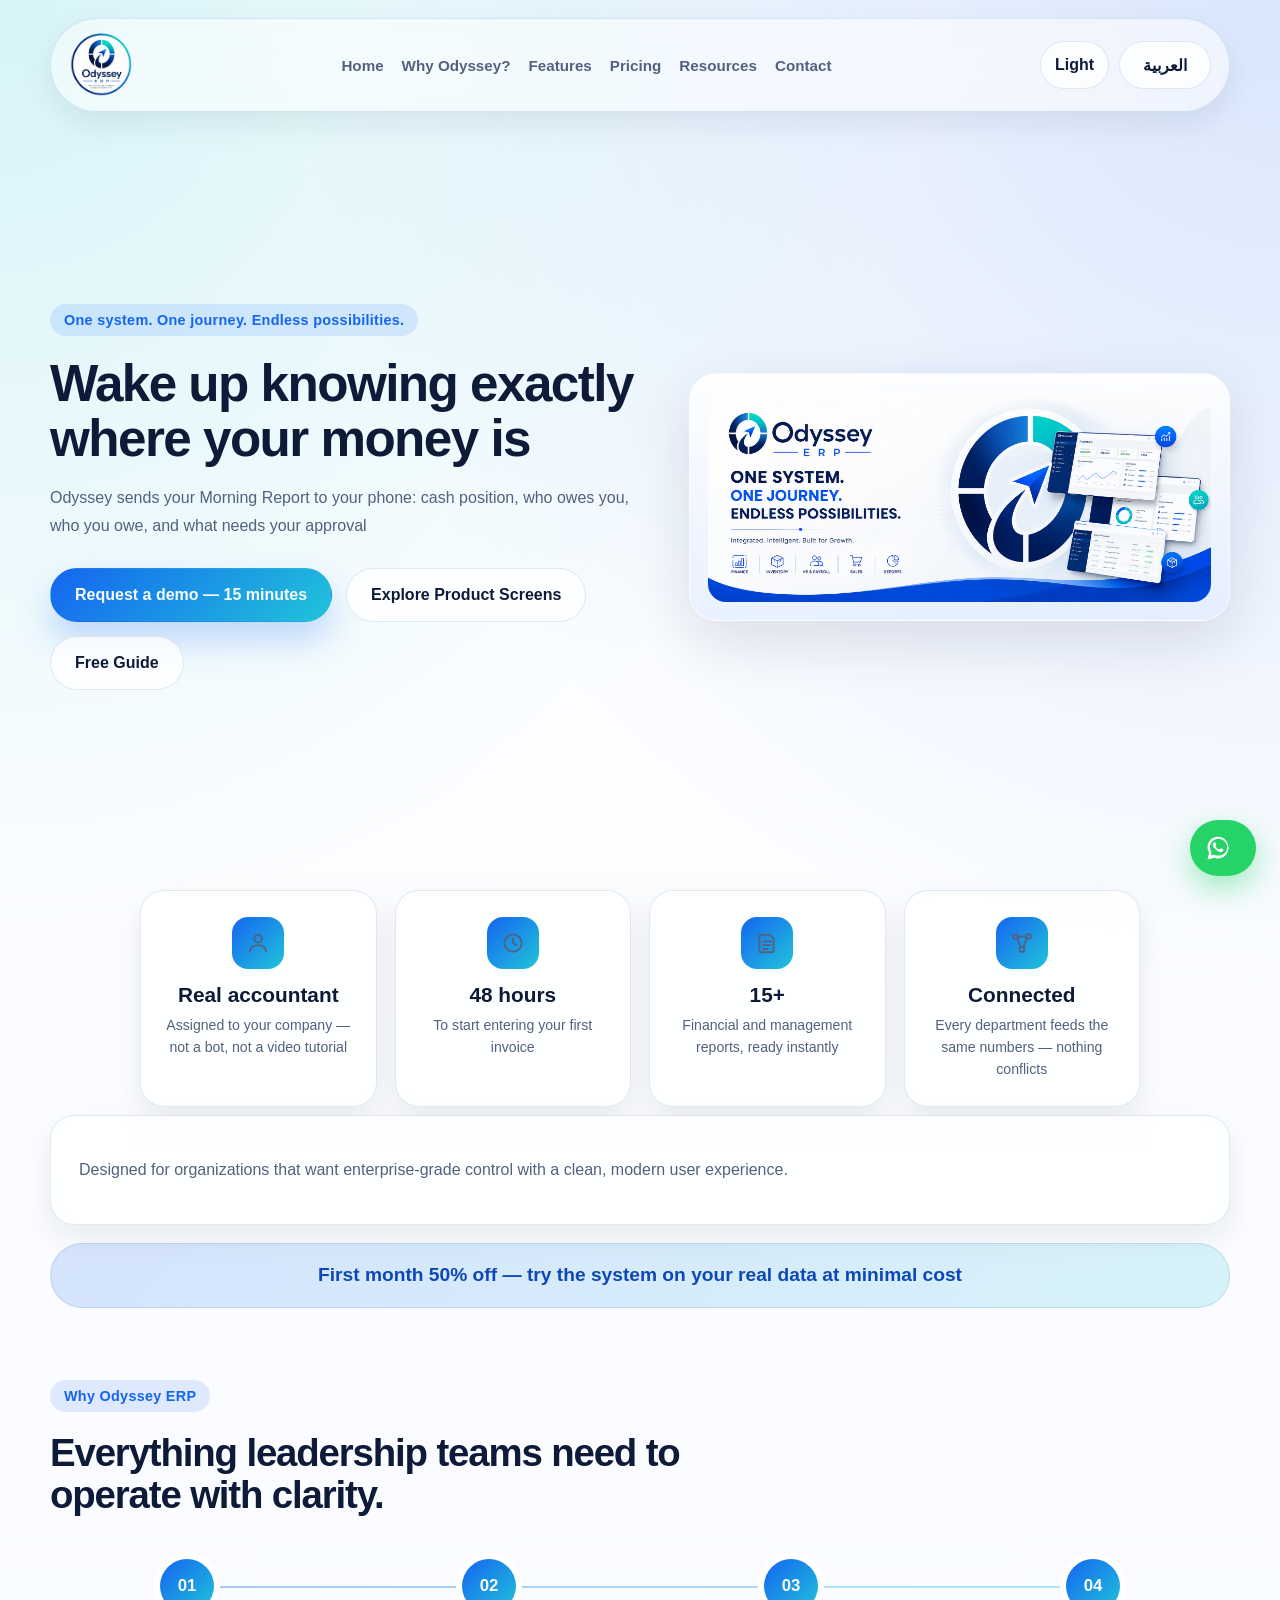
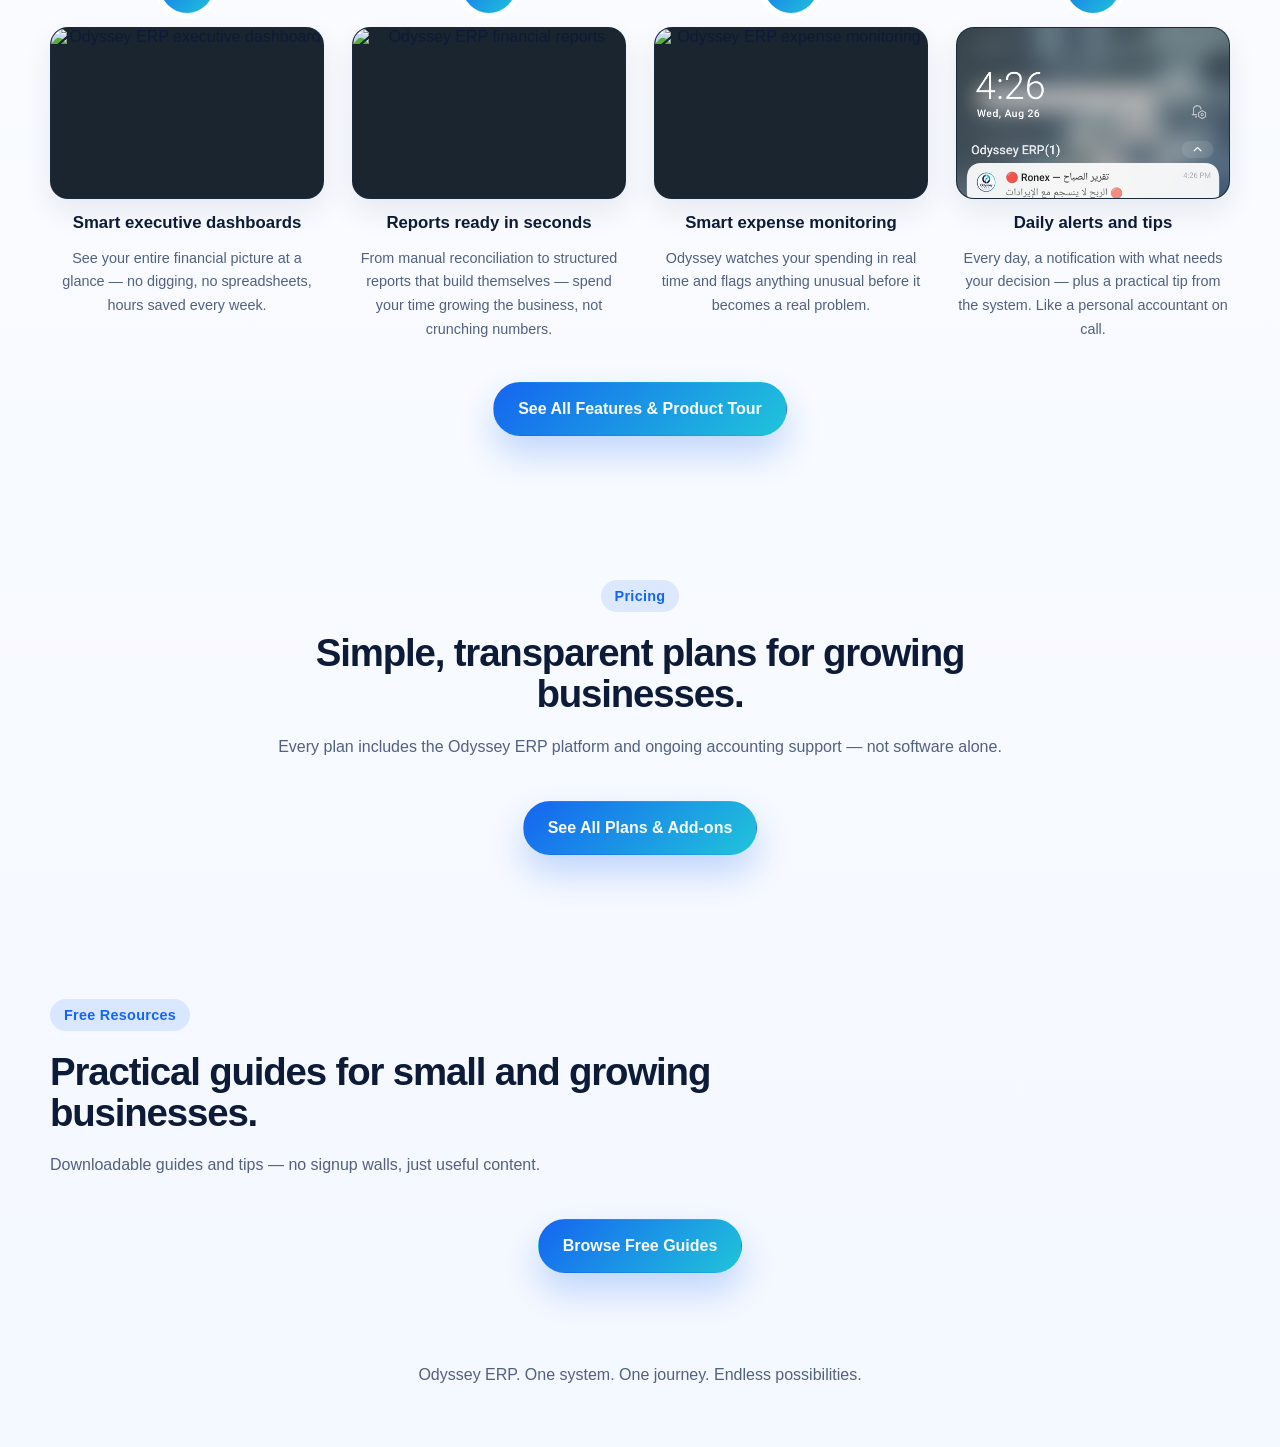
==== commit 77c70eb8: "Redesign the "Why Odyssey" features section as a connected journey Replaced the generic 4-equal-card" ====
--- a/index.html
+++ b/index.html
@@ -193,24 +193,28 @@
           <h2 data-i18n="featuresTitle">Everything leadership teams need to operate with clarity.</h2>
         </div>
 
-        <div class="feature-grid">
-          <article class="feature-card reveal">
-            <div class="feature-icon">01</div>
+        <div class="journey-track">
+          <article class="journey-step reveal">
+            <div class="journey-num">01</div>
+            <div class="journey-shot"><img src="Dashboard.png" alt="Odyssey ERP executive dashboard"></div>
             <h3 data-i18n="feature1Title">Smart executive dashboards</h3>
             <p data-i18n="feature1Text">See your entire financial picture at a glance — no digging, no spreadsheets, hours saved every week.</p>
           </article>
-          <article class="feature-card reveal">
-            <div class="feature-icon">02</div>
+          <article class="journey-step reveal">
+            <div class="journey-num">02</div>
+            <div class="journey-shot"><img src="Financial Reports.png" alt="Odyssey ERP financial reports"></div>
             <h3 data-i18n="feature2Title">Reports ready in seconds</h3>
             <p data-i18n="feature2Text">From manual reconciliation to structured reports that build themselves — spend your time growing the business, not crunching numbers.</p>
           </article>
-          <article class="feature-card reveal">
-            <div class="feature-icon">03</div>
+          <article class="journey-step reveal">
+            <div class="journey-num">03</div>
+            <div class="journey-shot"><img src="Expense Analysis.png" alt="Odyssey ERP expense monitoring"></div>
             <h3 data-i18n="feature3Title">Smart expense monitoring</h3>
             <p data-i18n="feature3Text">Odyssey watches your spending in real time and flags anything unusual before it becomes a real problem.</p>
           </article>
-          <article class="feature-card reveal">
-            <div class="feature-icon">04</div>
+          <article class="journey-step reveal">
+            <div class="journey-num">04</div>
+            <div class="journey-shot journey-shot-notification"><img src="morning_report_notification.jpg" alt="Odyssey ERP daily notification"></div>
             <h3 data-i18n="feature4Title">Daily alerts and tips</h3>
             <p data-i18n="feature4Text">Every day, a notification with what needs your decision — plus a practical tip from the system. Like a personal accountant on call.</p>
           </article>
--- a/style.css
+++ b/style.css
@@ -907,6 +907,96 @@
 }
 /* ===== END ADDED: Risk Reversal Banner ===== */
 
+/* ===== ADDED: Feature journey (connected timeline with real product shots) ===== */
+.journey-track {
+  position: relative;
+  display: grid;
+  grid-template-columns: repeat(4, minmax(0, 1fr));
+  gap: 28px;
+  margin-top: 44px;
+}
+
+.journey-track::before {
+  content: "";
+  position: absolute;
+  top: 27px;
+  left: 12.5%;
+  right: 12.5%;
+  height: 2px;
+  background: linear-gradient(90deg, var(--primary), var(--accent));
+  opacity: 0.35;
+  z-index: 0;
+}
+
+.journey-step {
+  position: relative;
+  z-index: 1;
+  display: flex;
+  flex-direction: column;
+  align-items: center;
+  text-align: center;
+  gap: 14px;
+}
+
+.journey-num {
+  width: 54px;
+  height: 54px;
+  border-radius: 50%;
+  display: flex;
+  align-items: center;
+  justify-content: center;
+  font-weight: 800;
+  font-size: 1.05rem;
+  background: linear-gradient(135deg, var(--primary), var(--accent));
+  color: var(--text-inverse);
+  box-shadow: 0 0 0 6px var(--bg-strong);
+}
+
+.journey-shot {
+  width: 100%;
+  aspect-ratio: 16 / 10;
+  border-radius: var(--radius-md);
+  overflow: hidden;
+  border: 1px solid var(--surface-border);
+  box-shadow: var(--shadow-soft);
+  background: #1a2530;
+}
+
+.journey-shot img {
+  width: 100%;
+  height: 100%;
+  object-fit: cover;
+  object-position: top;
+  display: block;
+}
+
+.journey-shot.journey-shot-notification img {
+  object-position: top center;
+}
+
+.journey-step h3 {
+  margin: 0;
+  font-size: 1.05rem;
+}
+
+.journey-step p {
+  margin: 0;
+  font-size: 0.9rem;
+  color: var(--text-soft);
+  line-height: 1.65;
+}
+
+@media (max-width: 900px) {
+  .journey-track {
+    grid-template-columns: 1fr;
+    gap: 32px;
+  }
+  .journey-track::before {
+    display: none;
+  }
+}
+/* ===== END ADDED: Feature journey ===== */
+
 /* ===== ADDED: Section-end CTA ===== */
 .section-cta {
   display: flex;
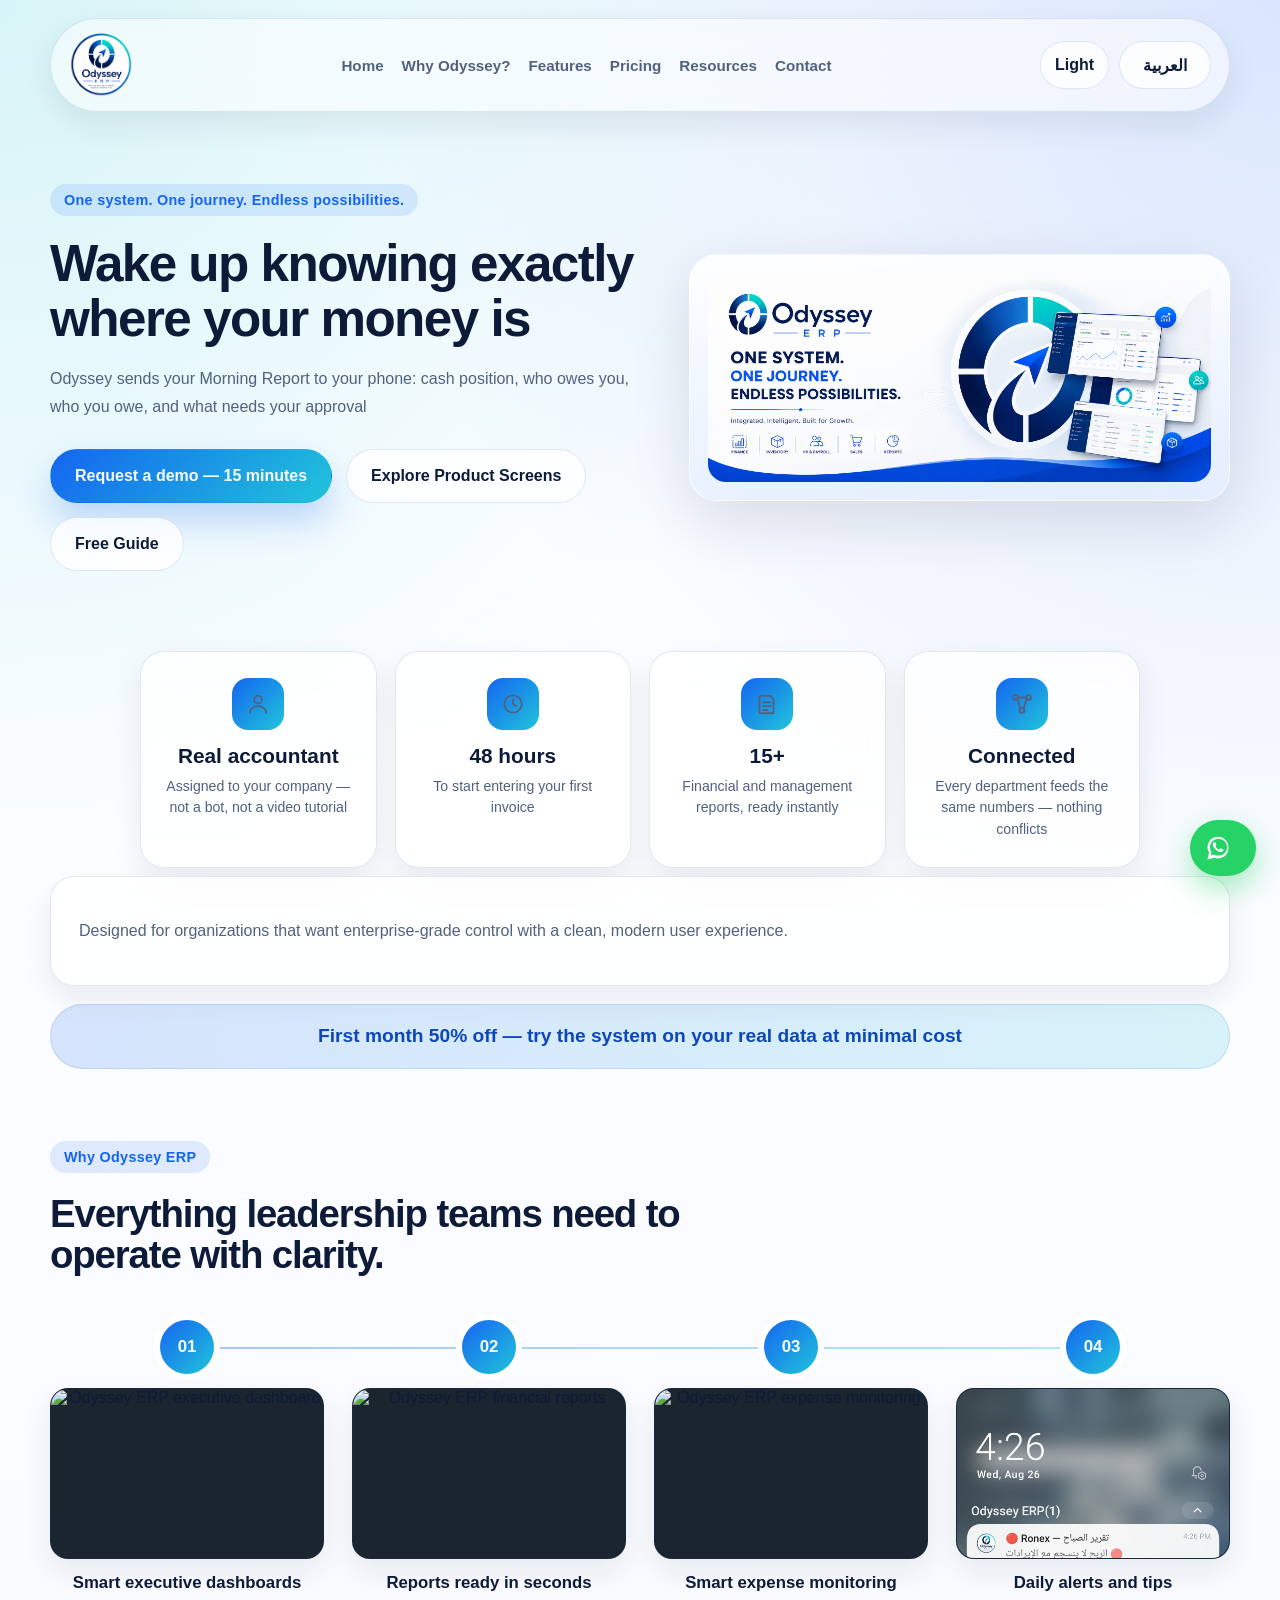
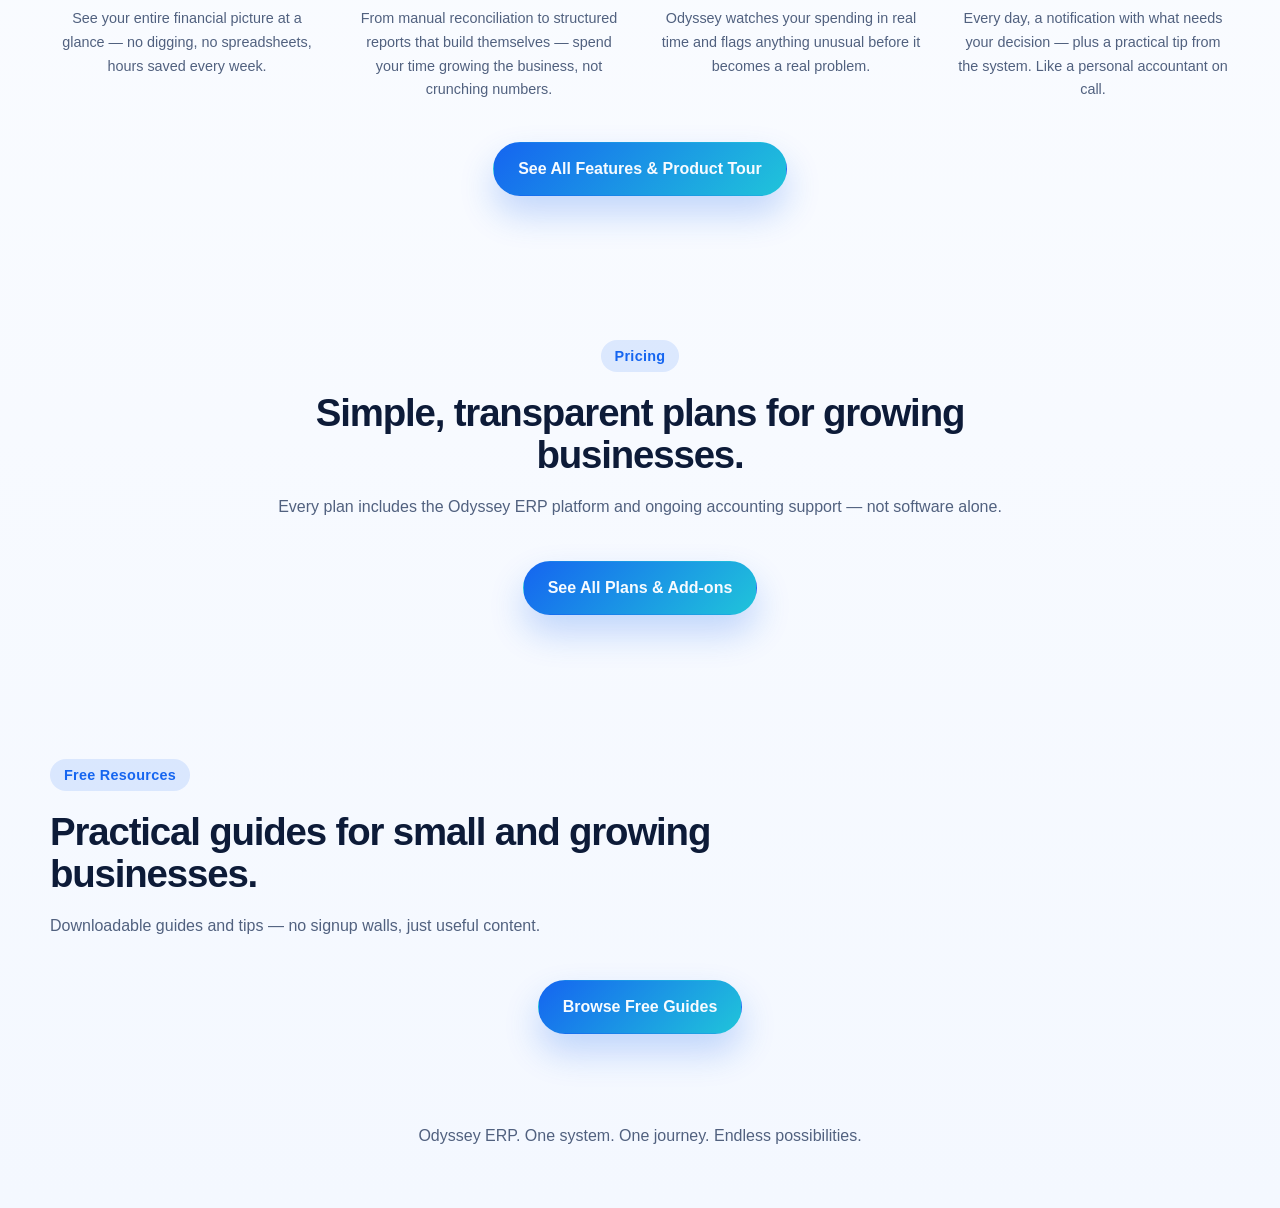
==== commit 4c27902a: "Fix confirmed SEO/technical audit issues: OG tags, robots.txt, sitemap, favicon - Add Open Graph + T" ====
--- a/index.html
+++ b/index.html
@@ -8,6 +8,18 @@
     name="description"
     content="Odyssey ERP unifies finance, operations, approvals, reporting, and analytics in one modern platform built for growing businesses."
   >
+  <link rel="canonical" href="https://www.odyssey-erp.com/">
+  <link rel="icon" type="image/png" href="Odyssey_ERP_Logo_Round.png">
+  <meta property="og:type" content="website">
+  <meta property="og:site_name" content="Odyssey ERP">
+  <meta property="og:url" content="https://www.odyssey-erp.com/">
+  <meta property="og:title" content="Odyssey ERP | Premium Business Management Platform">
+  <meta property="og:description" content="Odyssey ERP unifies finance, operations, approvals, reporting, and analytics in one modern platform built for growing businesses.">
+  <meta property="og:image" content="https://www.odyssey-erp.com/Cover.png">
+  <meta name="twitter:card" content="summary_large_image">
+  <meta name="twitter:title" content="Odyssey ERP | Premium Business Management Platform">
+  <meta name="twitter:description" content="Odyssey ERP unifies finance, operations, approvals, reporting, and analytics in one modern platform built for growing businesses.">
+  <meta name="twitter:image" content="https://www.odyssey-erp.com/Cover.png">
   <link rel="stylesheet" href="style.css">
   <style>
     .metrics-band { padding-top: 8px; padding-bottom: 8px; }
--- a/style.css
+++ b/style.css
@@ -215,7 +215,6 @@
   grid-template-columns: 1.05fr 0.95fr;
   align-items: center;
   gap: 42px;
-  min-height: calc(100vh - 130px);
 }
 
 .eyebrow {
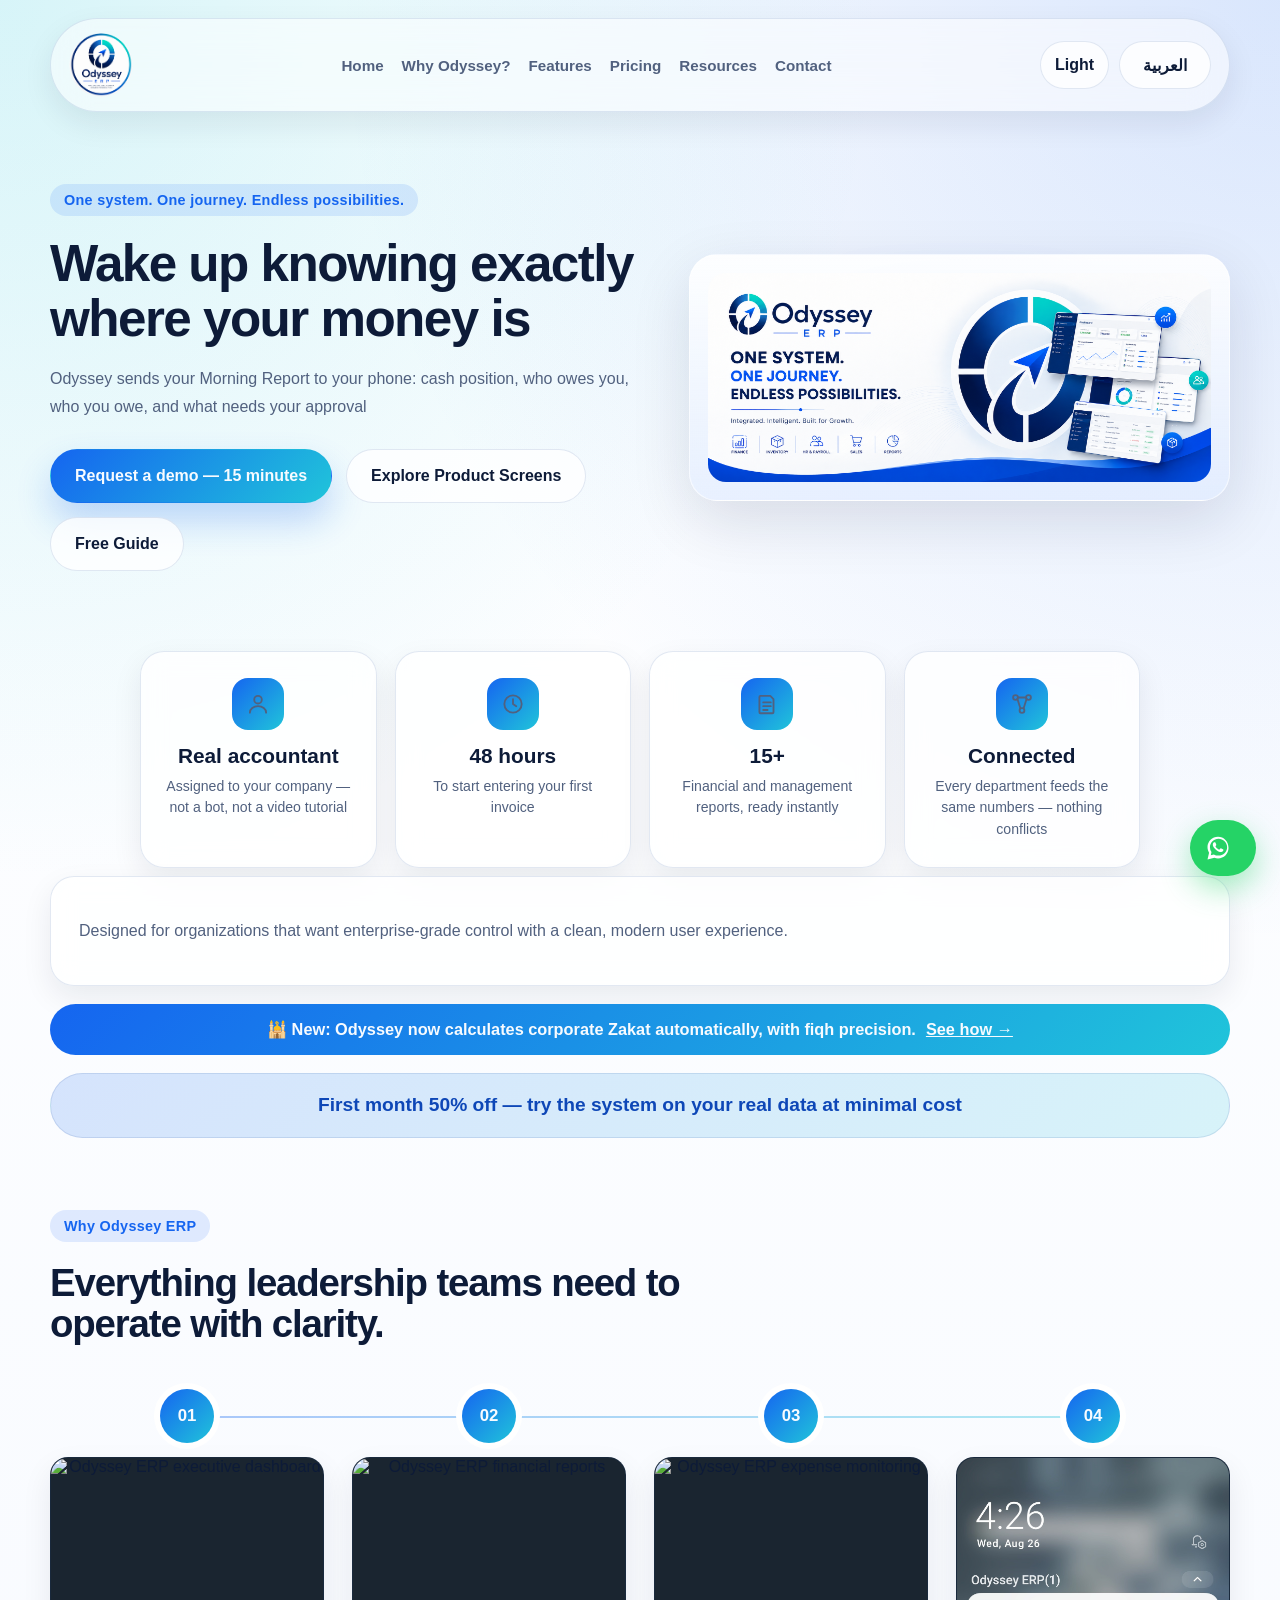
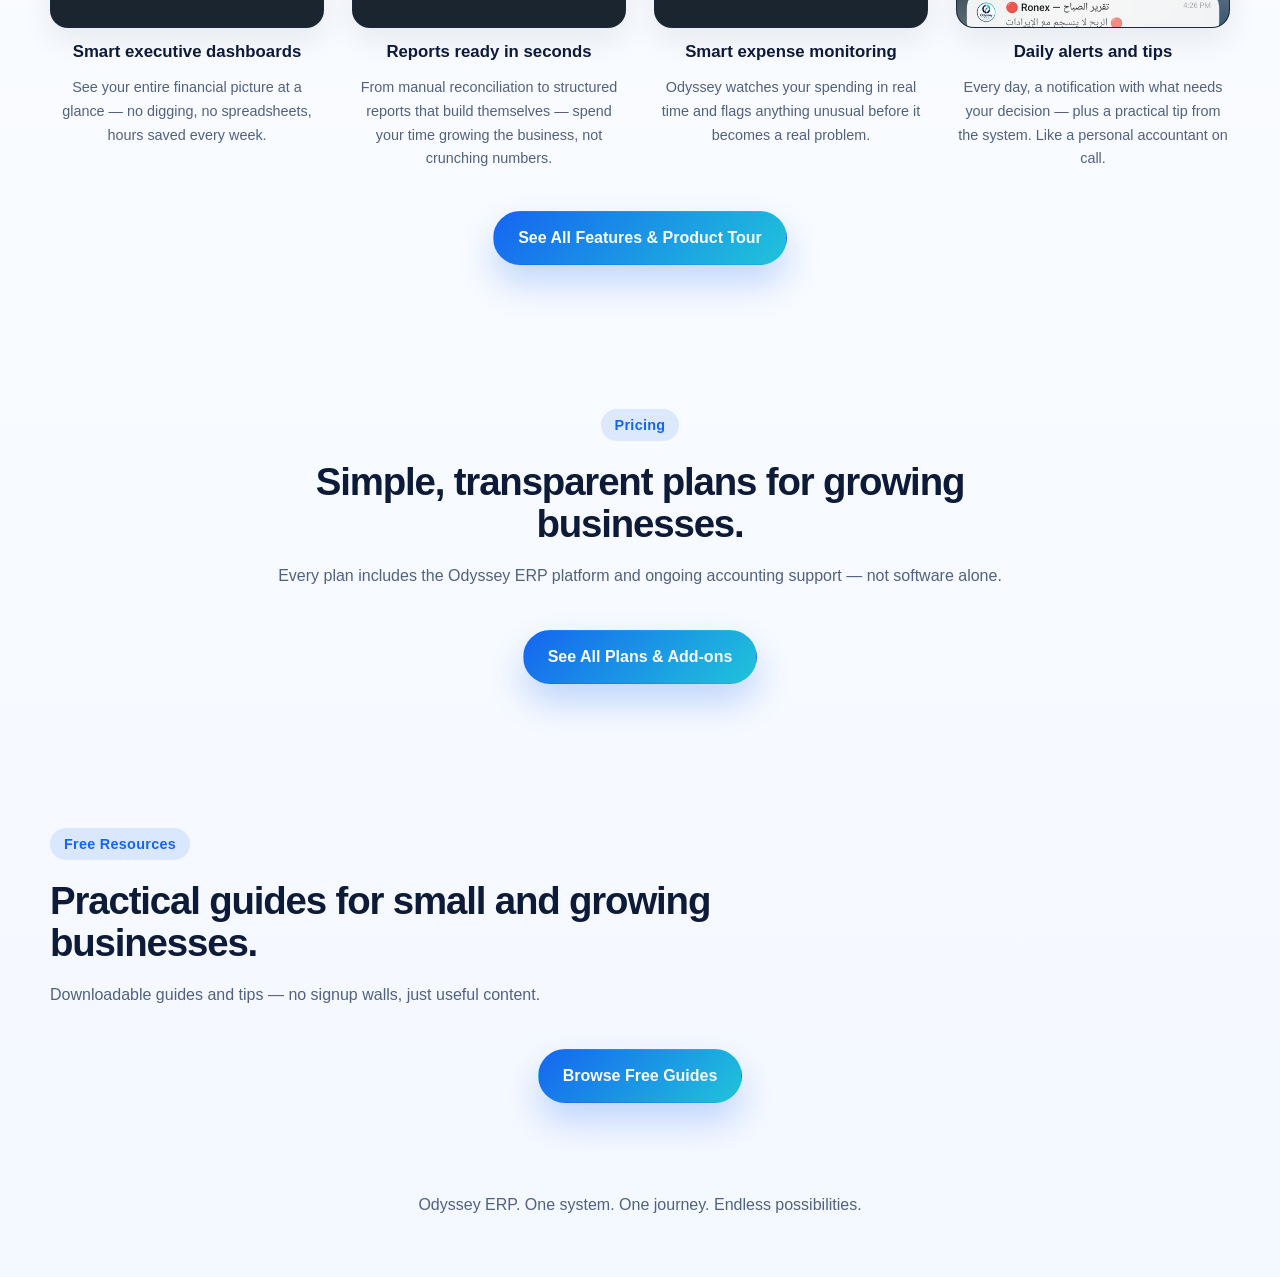
==== commit 69d51b53: "Announce corporate Zakat calculation with a dedicated page + homepage banner The previous approach (" ====
--- a/index.html
+++ b/index.html
@@ -194,6 +194,11 @@
         <p data-i18n="trustText">Designed for organizations that want enterprise-grade control with a clean, modern user experience.</p>
       </section>
 
+      <a class="announce-banner reveal" href="zakat.html">
+        <span data-i18n="zakatBannerText">🕌 New: Odyssey now calculates corporate Zakat automatically, with fiqh precision.</span>
+        <span class="announce-banner-cta" data-i18n="zakatBannerCta">See how →</span>
+      </a>
+
       <div class="risk-banner reveal">
         <p data-i18n="riskReversalText">First month 50% off — try the system on your real data at minimal cost</p>
       </div>
--- a/style.css
+++ b/style.css
@@ -431,6 +431,16 @@
   gap: 20px;
 }
 
+.comparison-grid-3 {
+  grid-template-columns: repeat(3, minmax(0, 1fr));
+}
+
+.comparison-card-mid {
+  background:
+    linear-gradient(135deg, rgba(214, 158, 46, 0.1), rgba(214, 158, 46, 0.03)),
+    var(--surface);
+}
+
 .comparison-card {
   padding: 28px;
 }
@@ -906,6 +916,42 @@
 }
 /* ===== END ADDED: Risk Reversal Banner ===== */
 
+/* ===== ADDED: Zakat feature announcement banner ===== */
+.announce-banner {
+  margin-top: 18px;
+  padding: 16px 24px;
+  display: flex;
+  align-items: center;
+  justify-content: center;
+  gap: 10px;
+  flex-wrap: wrap;
+  text-align: center;
+  border-radius: 999px;
+  background: linear-gradient(135deg, var(--primary), var(--accent));
+  color: var(--text-inverse);
+  font-weight: 800;
+  font-size: 1.02rem;
+  transition: transform 0.2s ease, box-shadow 0.2s ease;
+}
+
+.announce-banner:hover {
+  transform: translateY(-1px);
+  box-shadow: var(--shadow-soft);
+}
+
+.announce-banner-cta {
+  text-decoration: underline;
+  white-space: nowrap;
+}
+
+@media (max-width: 640px) {
+  .announce-banner {
+    font-size: 0.92rem;
+    padding: 14px 18px;
+  }
+}
+/* ===== END ADDED: Zakat feature announcement banner ===== */
+
 /* ===== ADDED: Feature journey (connected timeline with real product shots) ===== */
 .journey-track {
   position: relative;
@@ -1007,8 +1053,21 @@
 /* ===== ADDED: How It Works Section ===== */
 .steps-grid {
   display: grid;
-  grid-template-columns: repeat(3, minmax(0, 1fr));
+  grid-template-columns: repeat(4, minmax(0, 1fr));
   gap: 18px;
+}
+
+.step-time {
+  display: inline-block;
+  margin-bottom: 14px;
+  padding: 4px 10px;
+  border-radius: 999px;
+  background: var(--primary-soft);
+  color: var(--primary);
+  font-size: 0.72rem;
+  font-weight: 800;
+  letter-spacing: 0.02em;
+  text-transform: uppercase;
 }
 
 .step-card {
@@ -1060,6 +1119,12 @@
 }
 
 @media (max-width: 1100px) {
+  .steps-grid {
+    grid-template-columns: repeat(2, minmax(0, 1fr));
+  }
+}
+
+@media (max-width: 640px) {
   .steps-grid {
     grid-template-columns: 1fr;
   }
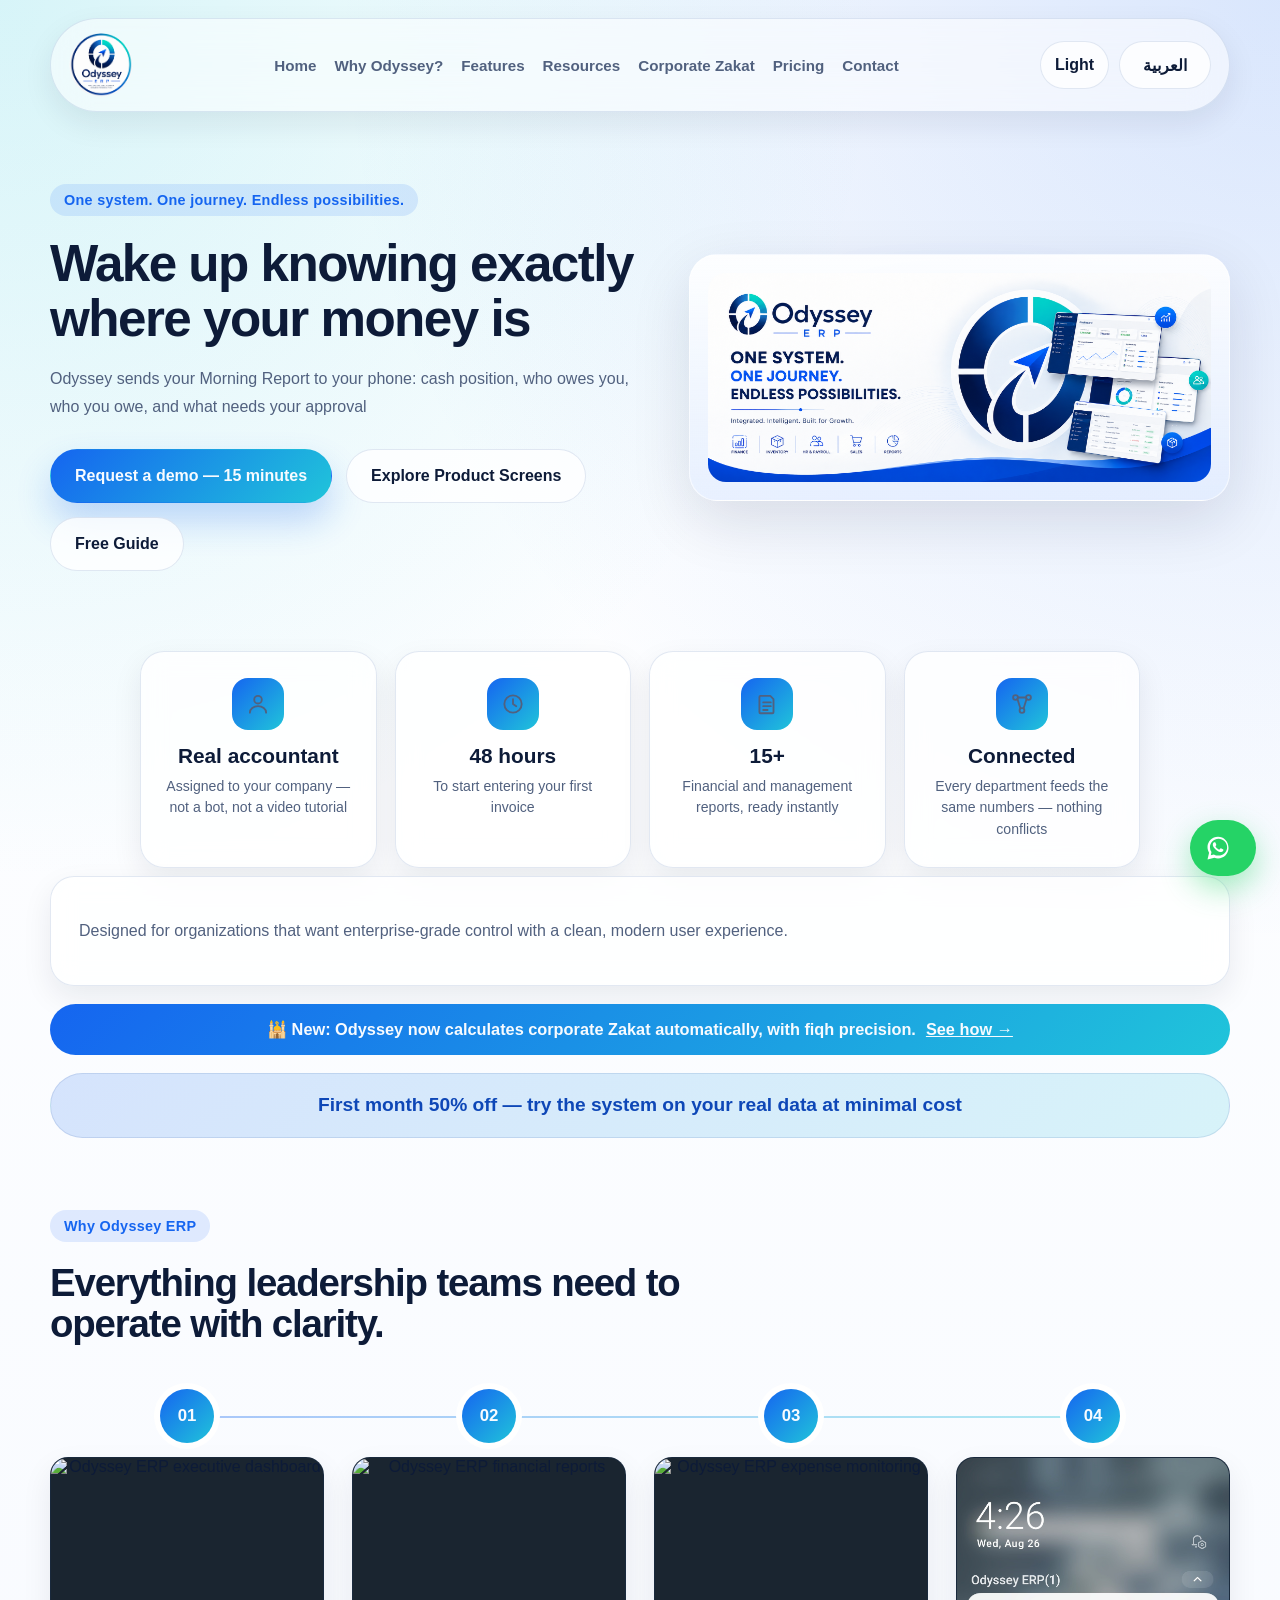
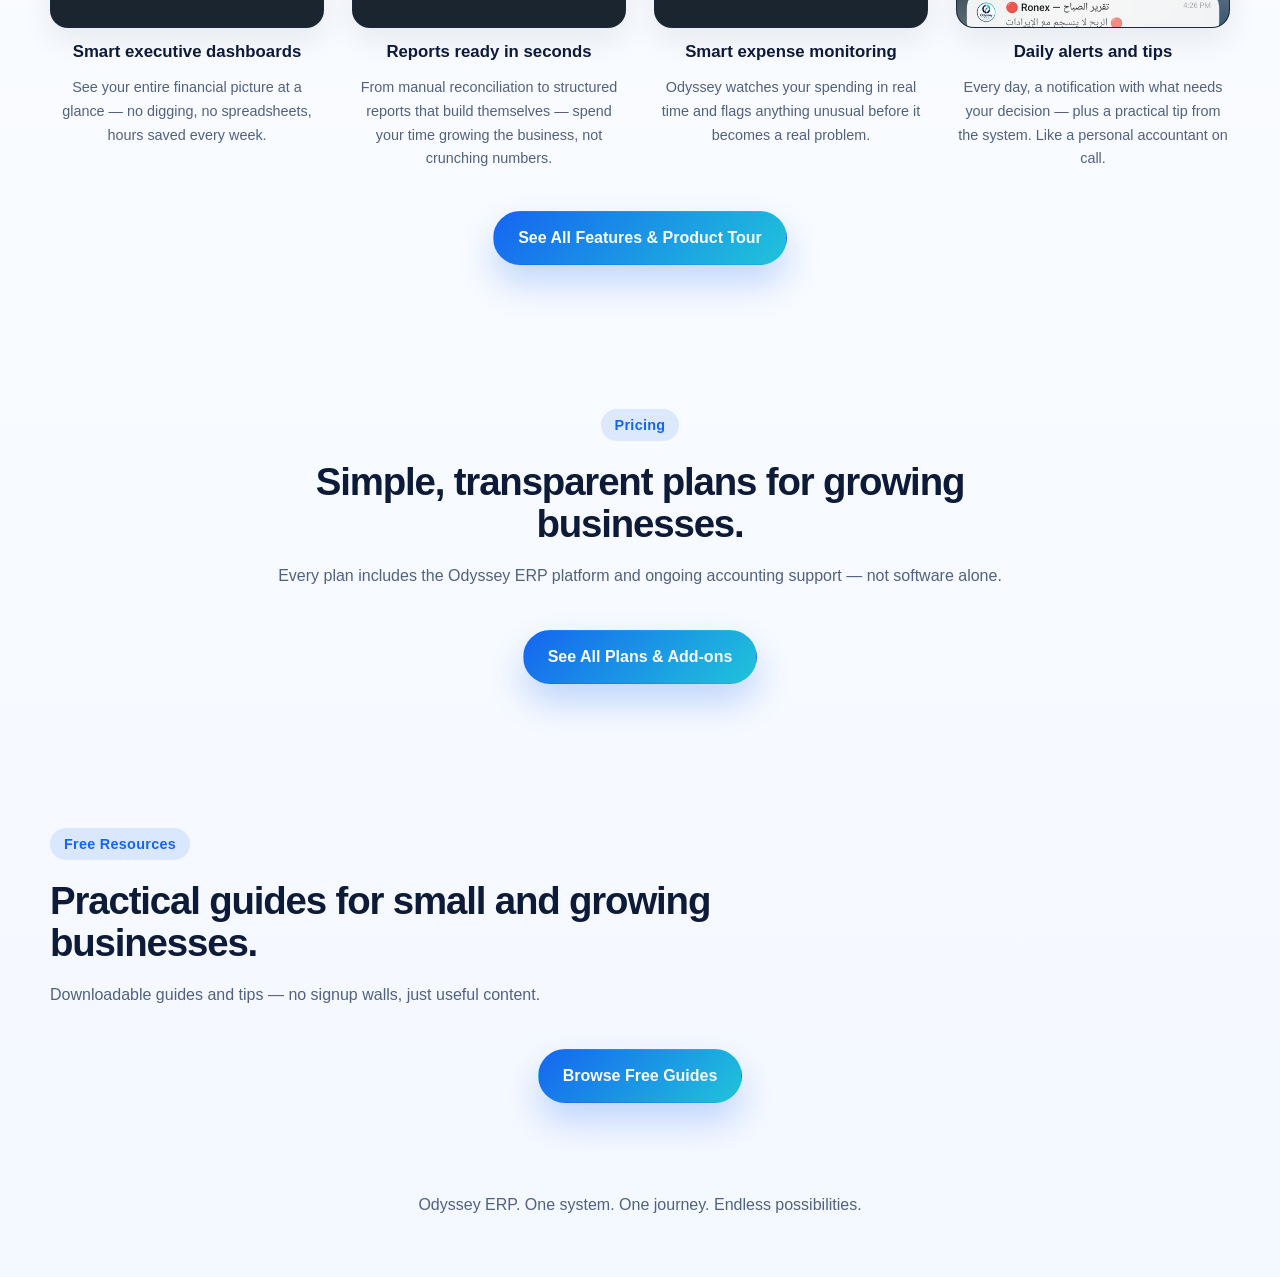
==== commit d10992cb: "Add "Corporate Zakat" to the main nav, between Resources and Pricing The zakat.html page was only re" ====
--- a/index.html
+++ b/index.html
@@ -100,8 +100,9 @@
         <a href="index.html" data-i18n="navHome">Home</a>
         <a href="why-odyssey.html" data-i18n="navWhy">Why Odyssey?</a>
         <a href="features.html" data-i18n="navFeatures">Features</a>
+        <a href="resources.html" data-i18n="navResources">Resources</a>
+        <a href="zakat.html" data-i18n="navZakat">Corporate Zakat</a>
         <a href="pricing.html" data-i18n="navPricing">Pricing</a>
-        <a href="resources.html" data-i18n="navResources">Resources</a>
         <a href="contact.html" data-i18n="navContact">Contact</a>
       </nav>
 
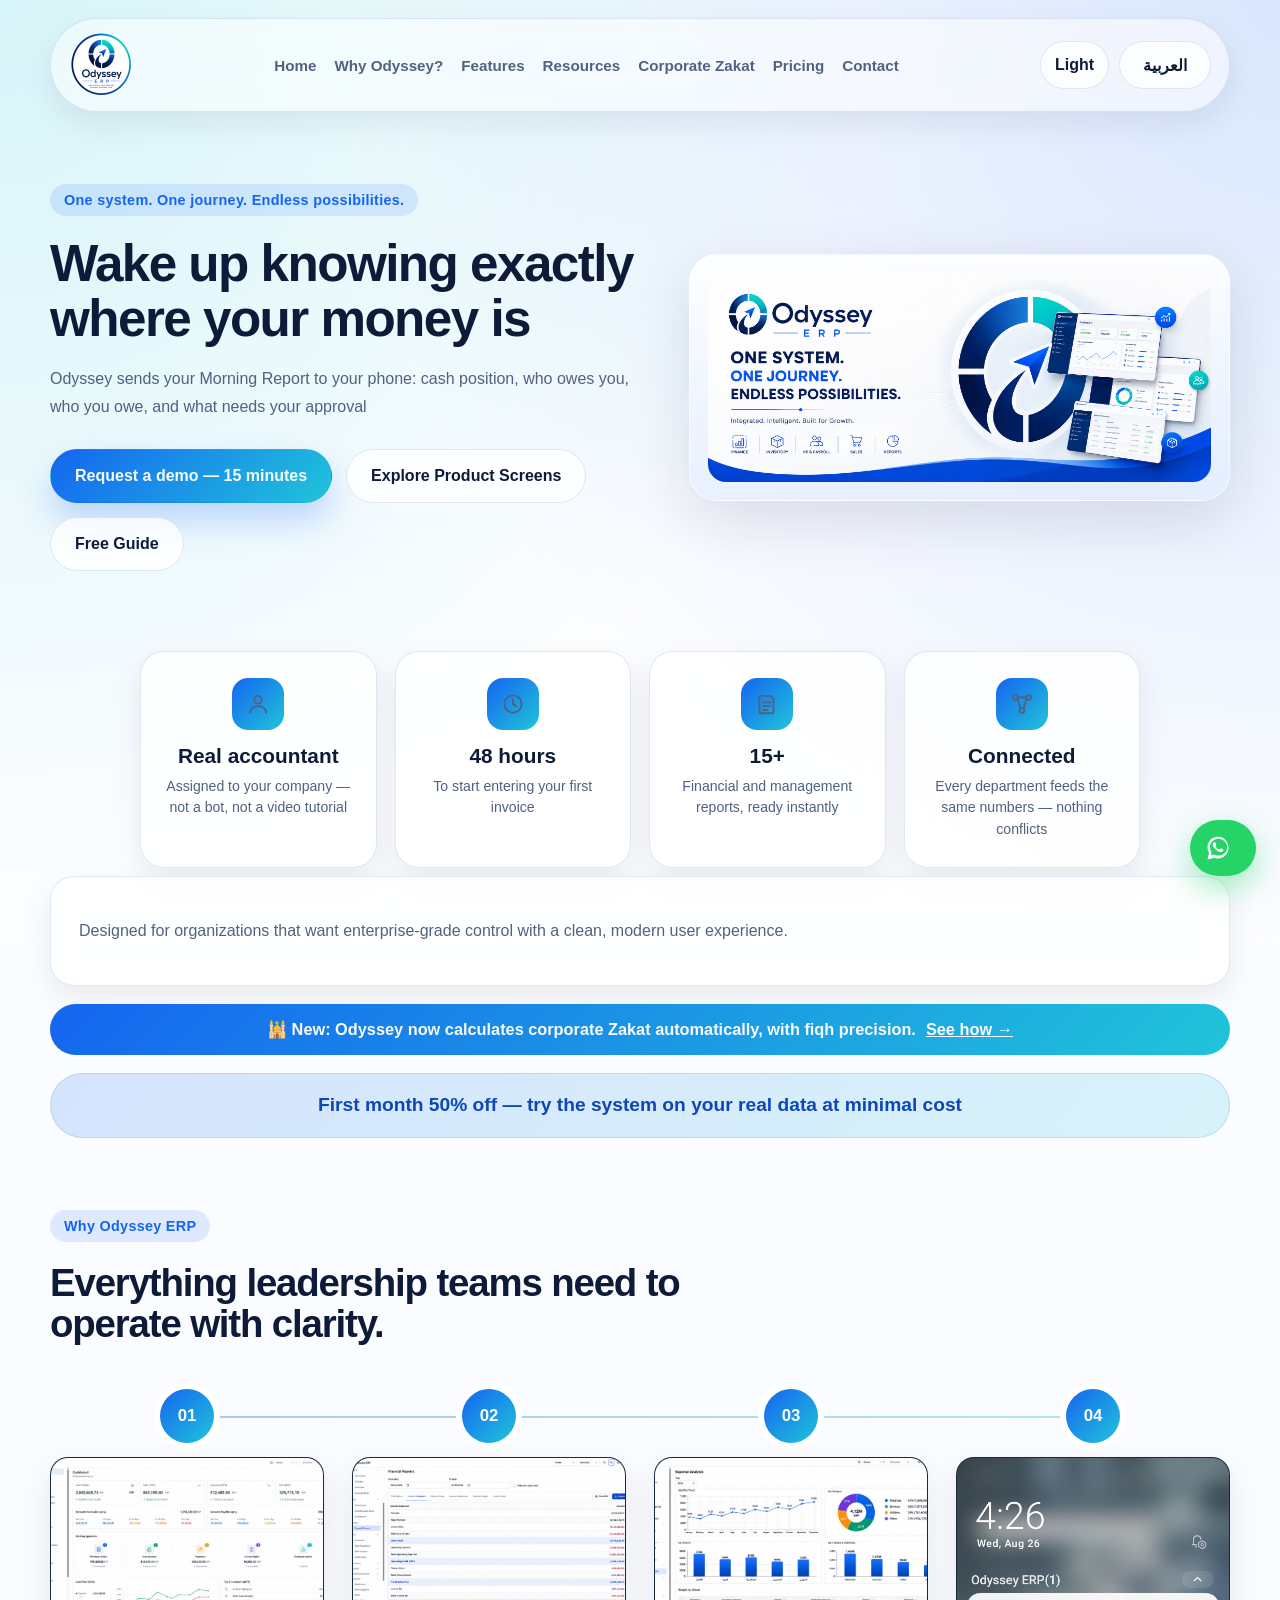
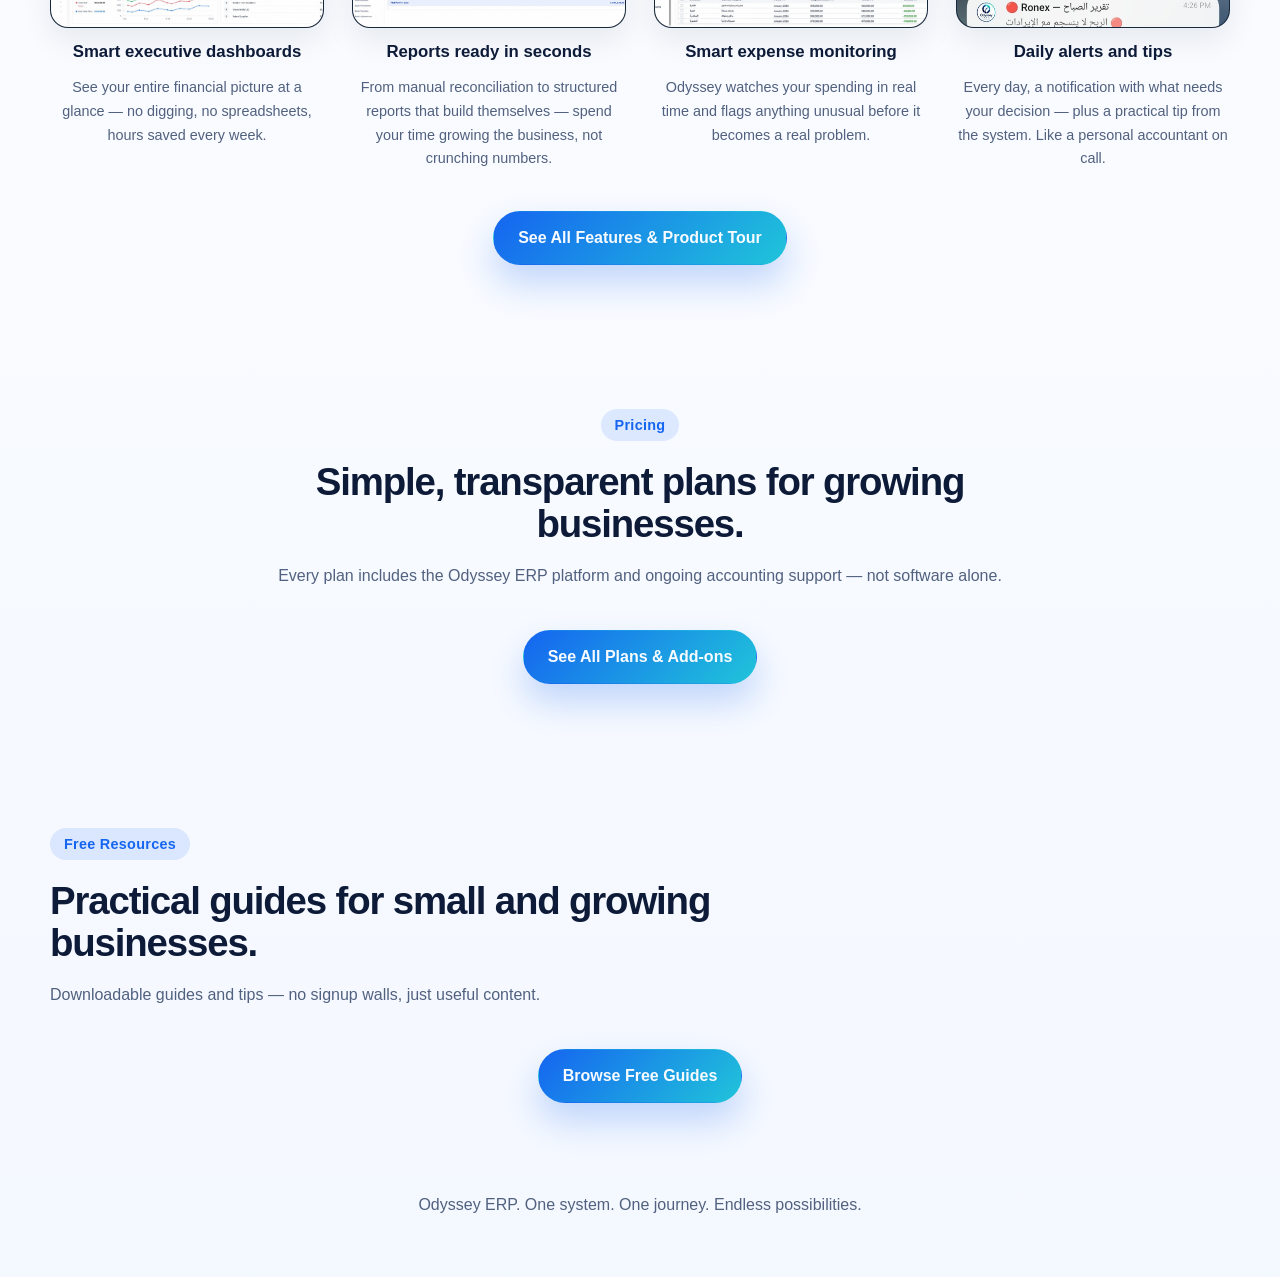
==== commit 8910e74f: "Compress oversized images site-wide and lazy-load below-the-fold images Several product screenshots " ====
--- a/index.html
+++ b/index.html
@@ -139,7 +139,7 @@
         <div class="hero-visual reveal">
           <div class="hero-glow"></div>
           <div class="device-frame">
-            <img src="Cover.png" alt="Odyssey ERP cover artwork">
+            <img src="Cover.png" alt="Odyssey ERP cover artwork" loading="lazy">
           </div>
         </div>
       </section>
@@ -214,25 +214,25 @@
         <div class="journey-track">
           <article class="journey-step reveal">
             <div class="journey-num">01</div>
-            <div class="journey-shot"><img src="Dashboard.png" alt="Odyssey ERP executive dashboard"></div>
+            <div class="journey-shot"><img src="Dashboard.jpg" alt="Odyssey ERP executive dashboard" loading="lazy"></div>
             <h3 data-i18n="feature1Title">Smart executive dashboards</h3>
             <p data-i18n="feature1Text">See your entire financial picture at a glance — no digging, no spreadsheets, hours saved every week.</p>
           </article>
           <article class="journey-step reveal">
             <div class="journey-num">02</div>
-            <div class="journey-shot"><img src="Financial Reports.png" alt="Odyssey ERP financial reports"></div>
+            <div class="journey-shot"><img src="Financial Reports.jpg" alt="Odyssey ERP financial reports" loading="lazy"></div>
             <h3 data-i18n="feature2Title">Reports ready in seconds</h3>
             <p data-i18n="feature2Text">From manual reconciliation to structured reports that build themselves — spend your time growing the business, not crunching numbers.</p>
           </article>
           <article class="journey-step reveal">
             <div class="journey-num">03</div>
-            <div class="journey-shot"><img src="Expense Analysis.png" alt="Odyssey ERP expense monitoring"></div>
+            <div class="journey-shot"><img src="Expense Analysis.jpg" alt="Odyssey ERP expense monitoring" loading="lazy"></div>
             <h3 data-i18n="feature3Title">Smart expense monitoring</h3>
             <p data-i18n="feature3Text">Odyssey watches your spending in real time and flags anything unusual before it becomes a real problem.</p>
           </article>
           <article class="journey-step reveal">
             <div class="journey-num">04</div>
-            <div class="journey-shot journey-shot-notification"><img src="morning_report_notification.jpg" alt="Odyssey ERP daily notification"></div>
+            <div class="journey-shot journey-shot-notification"><img src="morning_report_notification.jpg" alt="Odyssey ERP daily notification" loading="lazy"></div>
             <h3 data-i18n="feature4Title">Daily alerts and tips</h3>
             <p data-i18n="feature4Text">Every day, a notification with what needs your decision — plus a practical tip from the system. Like a personal accountant on call.</p>
           </article>
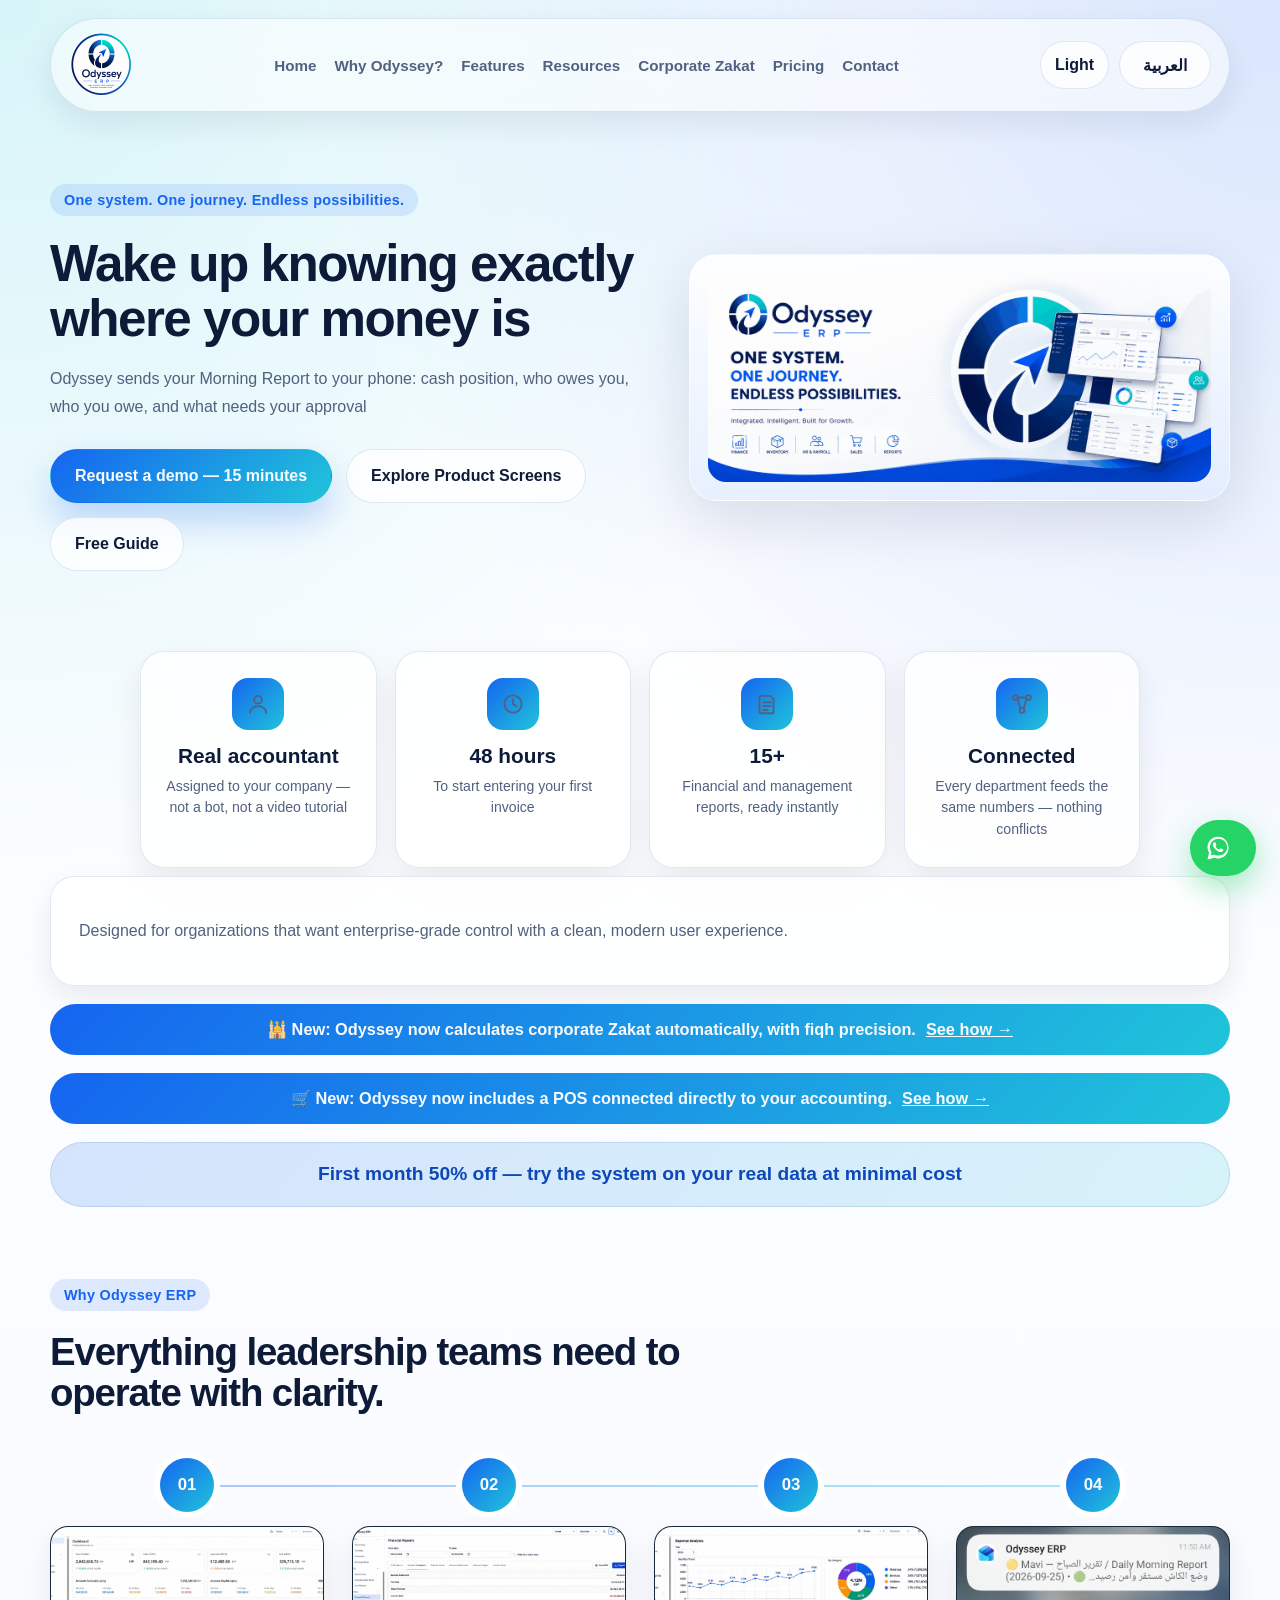
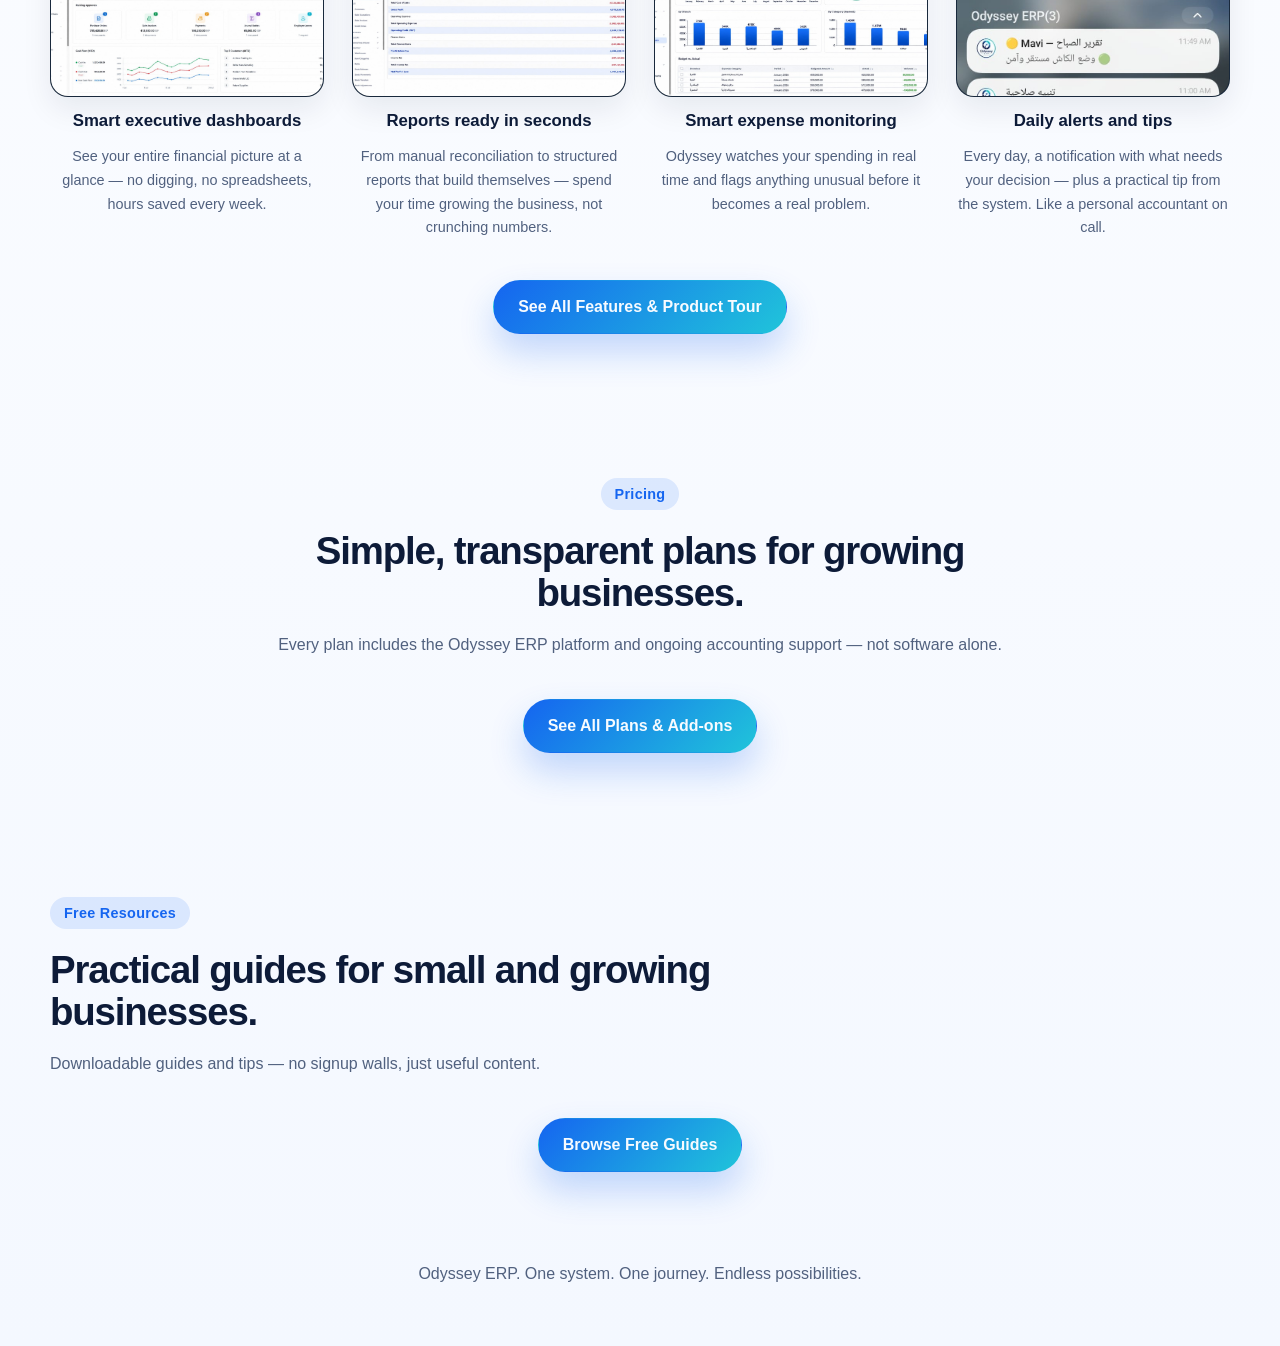
==== commit efe928c3: "Announce the built-in POS with a homepage banner Second announce-banner under the Zakat one (EN + AR" ====
--- a/index.html
+++ b/index.html
@@ -200,6 +200,11 @@
         <span class="announce-banner-cta" data-i18n="zakatBannerCta">See how →</span>
       </a>
 
+      <a class="announce-banner reveal" href="features.html#pos">
+        <span data-i18n="posBannerText">🛒 New: Odyssey now includes a POS connected directly to your accounting.</span>
+        <span class="announce-banner-cta" data-i18n="posBannerCta">See how →</span>
+      </a>
+
       <div class="risk-banner reveal">
         <p data-i18n="riskReversalText">First month 50% off — try the system on your real data at minimal cost</p>
       </div>
--- a/style.css
+++ b/style.css
@@ -1349,6 +1349,7 @@
 
 .price-tag {
   display: flex;
+  flex-wrap: wrap;
   align-items: baseline;
   gap: 6px;
   margin: 0 0 6px;
@@ -1359,6 +1360,7 @@
   font-weight: 900;
   letter-spacing: -0.02em;
   color: var(--text);
+  white-space: nowrap;
 }
 
 .price-period {
@@ -1470,3 +1472,57 @@
   }
 }
 /* ===== END ADDED: Sticky WhatsApp Button ===== */
+
+/* ===== ADDED: Screenshot lightbox (click any product screenshot to enlarge) ===== */
+.showcase-card img,
+.journey-shot img {
+  cursor: zoom-in;
+}
+
+.odyssey-lightbox {
+  position: fixed;
+  inset: 0;
+  z-index: 999;
+  display: none;
+  align-items: center;
+  justify-content: center;
+  padding: 32px;
+  background: rgba(8, 14, 28, 0.86);
+  backdrop-filter: blur(2px);
+}
+
+.odyssey-lightbox.is-open {
+  display: flex;
+}
+
+.odyssey-lightbox img {
+  max-width: min(92vw, 1100px);
+  max-height: 88vh;
+  border-radius: var(--radius-md, 12px);
+  box-shadow: 0 20px 60px rgba(0, 0, 0, 0.5);
+  cursor: zoom-out;
+}
+
+.odyssey-lightbox-close {
+  position: absolute;
+  top: 20px;
+  inset-inline-end: 24px;
+  width: 44px;
+  height: 44px;
+  border-radius: 999px;
+  border: none;
+  background: rgba(255, 255, 255, 0.12);
+  color: #fff;
+  font-size: 1.4rem;
+  line-height: 1;
+  cursor: pointer;
+  display: flex;
+  align-items: center;
+  justify-content: center;
+  transition: background 0.15s ease;
+}
+
+.odyssey-lightbox-close:hover {
+  background: rgba(255, 255, 255, 0.22);
+}
+/* ===== END ADDED: Screenshot lightbox ===== */
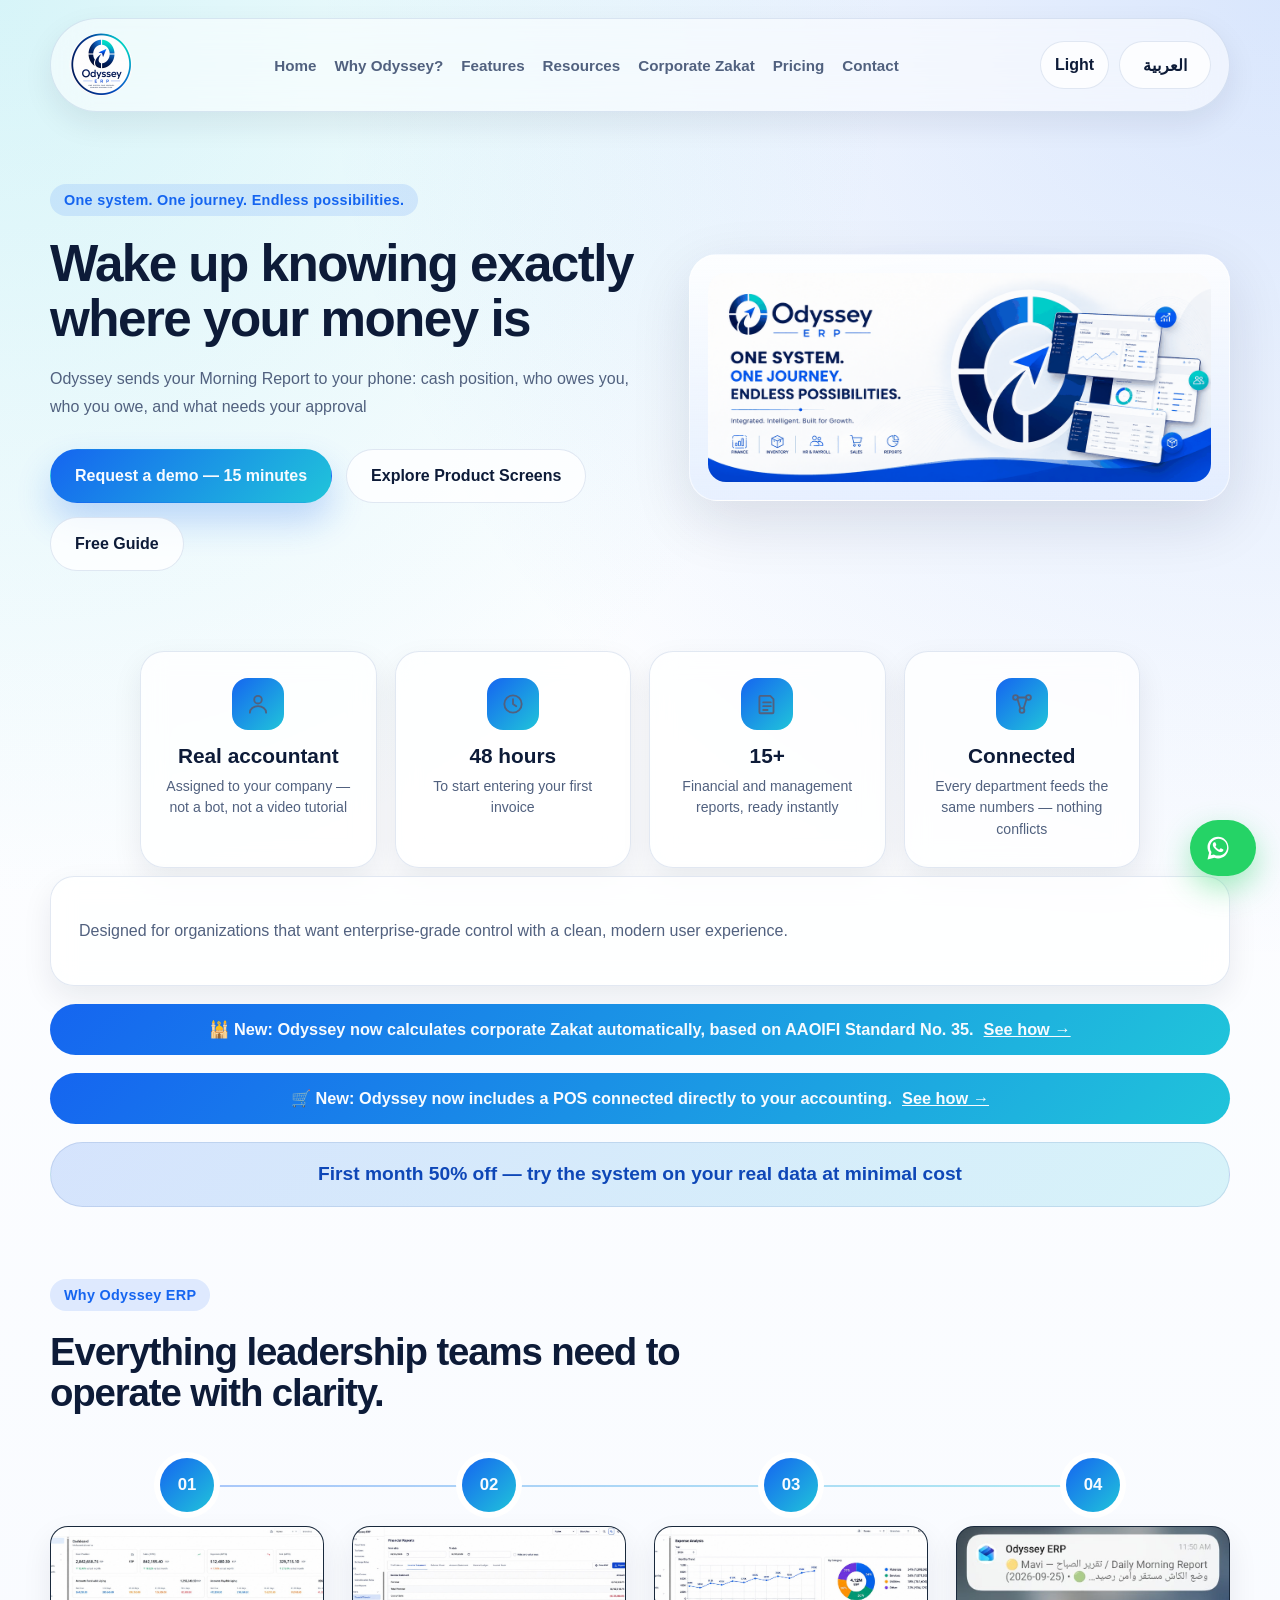
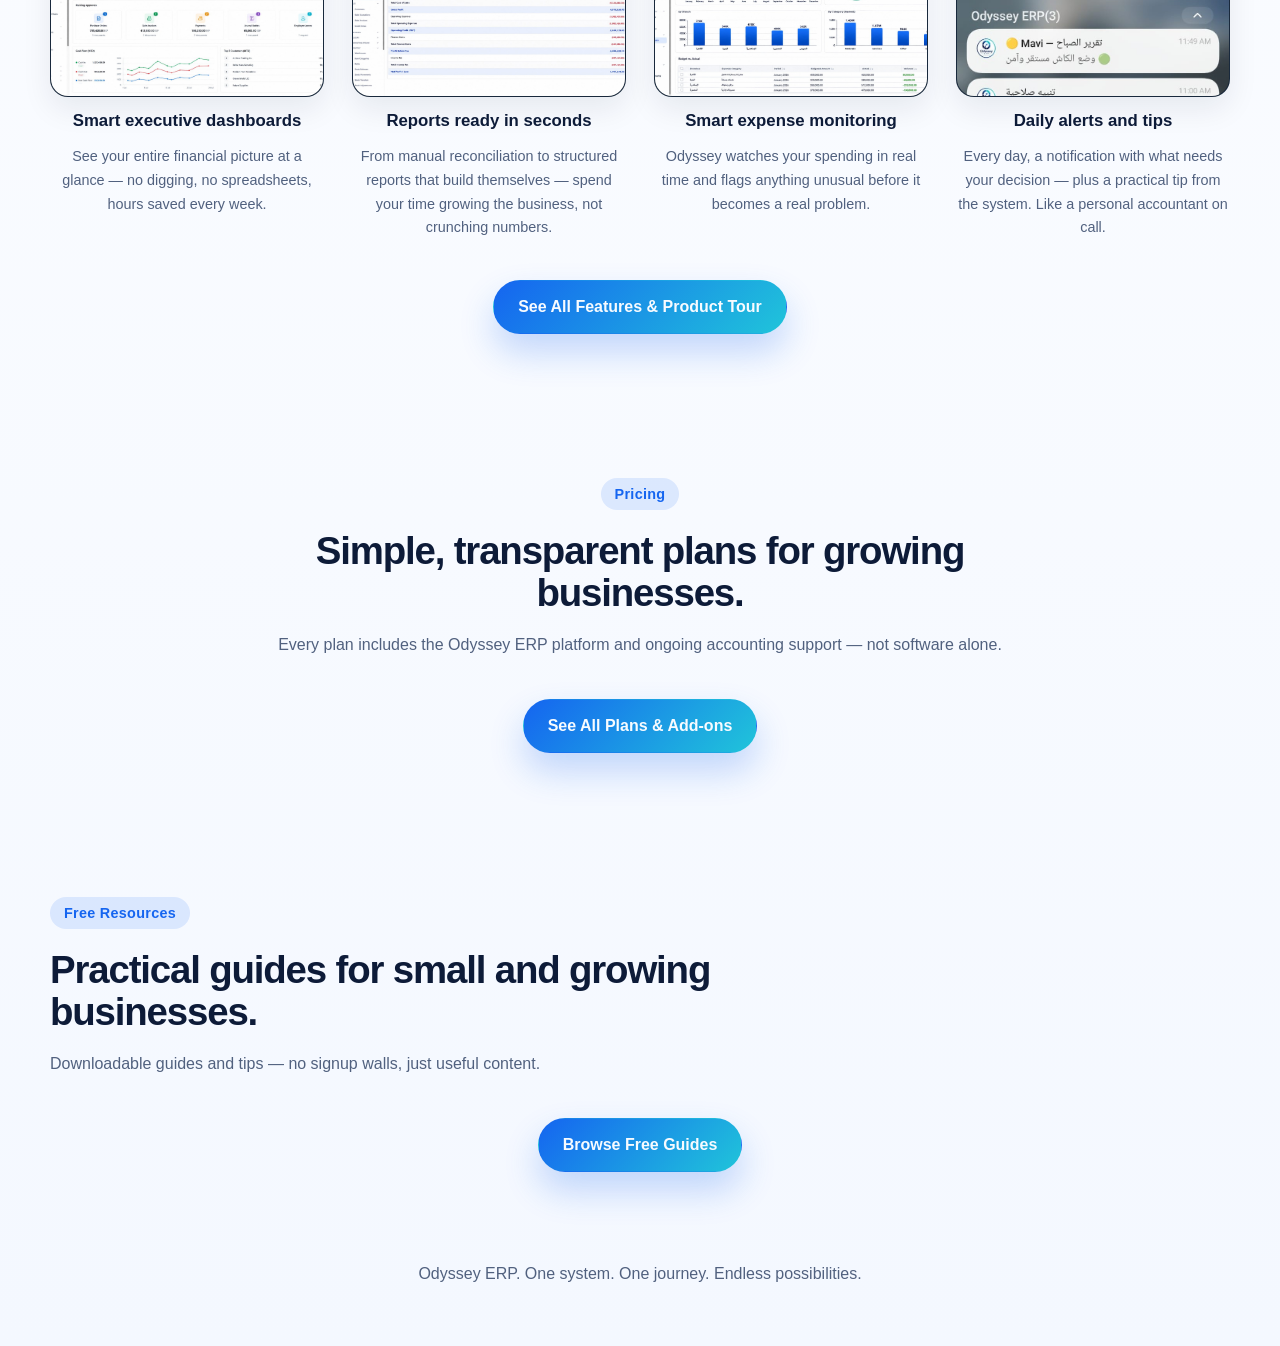
==== commit 63a23df6: "Zakat: banner and meta descriptions cite AAOIFI 35 instead of "fiqh precision" Co-Authored-By: Claud" ====
--- a/index.html
+++ b/index.html
@@ -196,7 +196,7 @@
       </section>
 
       <a class="announce-banner reveal" href="zakat.html">
-        <span data-i18n="zakatBannerText">🕌 New: Odyssey now calculates corporate Zakat automatically, with fiqh precision.</span>
+        <span data-i18n="zakatBannerText">🕌 New: Odyssey now calculates corporate Zakat automatically, based on AAOIFI Standard No. 35.</span>
         <span class="announce-banner-cta" data-i18n="zakatBannerCta">See how →</span>
       </a>
 
